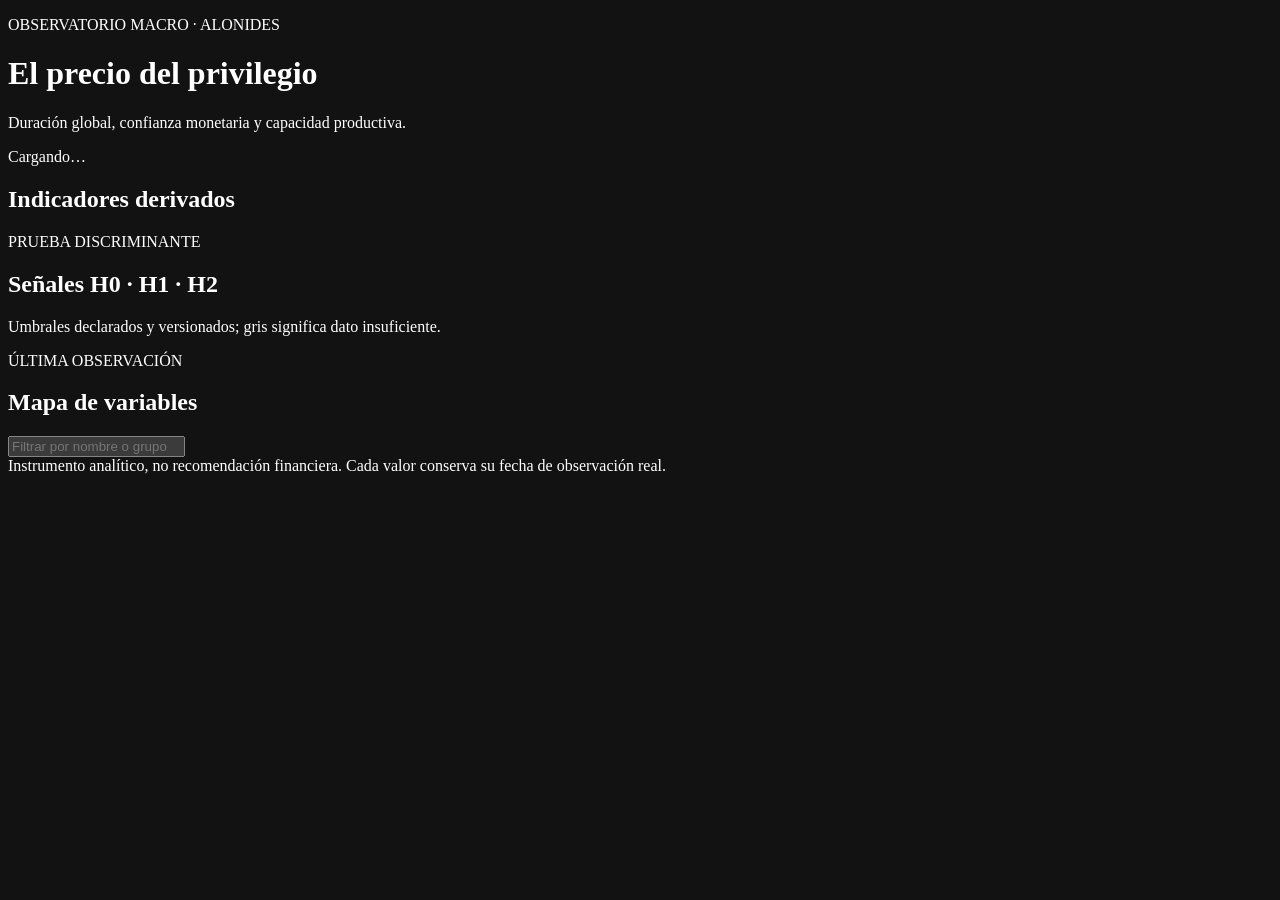
==== index.html @ cfca307e "build: add index.html" ====
<!doctype html>
<html lang="es">
<head>
  <meta charset="utf-8">
  <meta name="viewport" content="width=device-width, initial-scale=1">
  <meta name="color-scheme" content="dark">
  <title>Observatorio Macro</title>
  <link rel="stylesheet" href="web/styles.css">
</head>
<body>
  <header class="topbar">
    <div>
      <p class="eyebrow">OBSERVATORIO MACRO · ALONIDES</p>
      <h1>El precio del privilegio</h1>
      <p class="subtitle">Duración global, confianza monetaria y capacidad productiva.</p>
    </div>
    <div id="health" class="health">Cargando…</div>
  </header>

  <main>
    <section class="hero-grid">
      <article id="regime" class="regime-card"></article>
      <article class="card">
        <h2>Indicadores derivados</h2>
        <div id="derived" class="metric-grid"></div>
      </article>
    </section>

    <section class="card">
      <div class="section-head">
        <div><p class="eyebrow">PRUEBA DISCRIMINANTE</p><h2>Señales H0 · H1 · H2</h2></div>
        <p>Umbrales declarados y versionados; gris significa dato insuficiente.</p>
      </div>
      <div id="signals" class="signals"></div>
    </section>

    <section class="card">
      <div class="section-head">
        <div><p class="eyebrow">ÚLTIMA OBSERVACIÓN</p><h2>Mapa de variables</h2></div>
        <input id="filter" type="search" placeholder="Filtrar por nombre o grupo">
      </div>
      <div id="groups"></div>
    </section>
  </main>

  <footer>
    Instrumento analítico, no recomendación financiera. Cada valor conserva su fecha de observación real.
  </footer>
  <script src="web/app.js"></script>
</body>
</html>
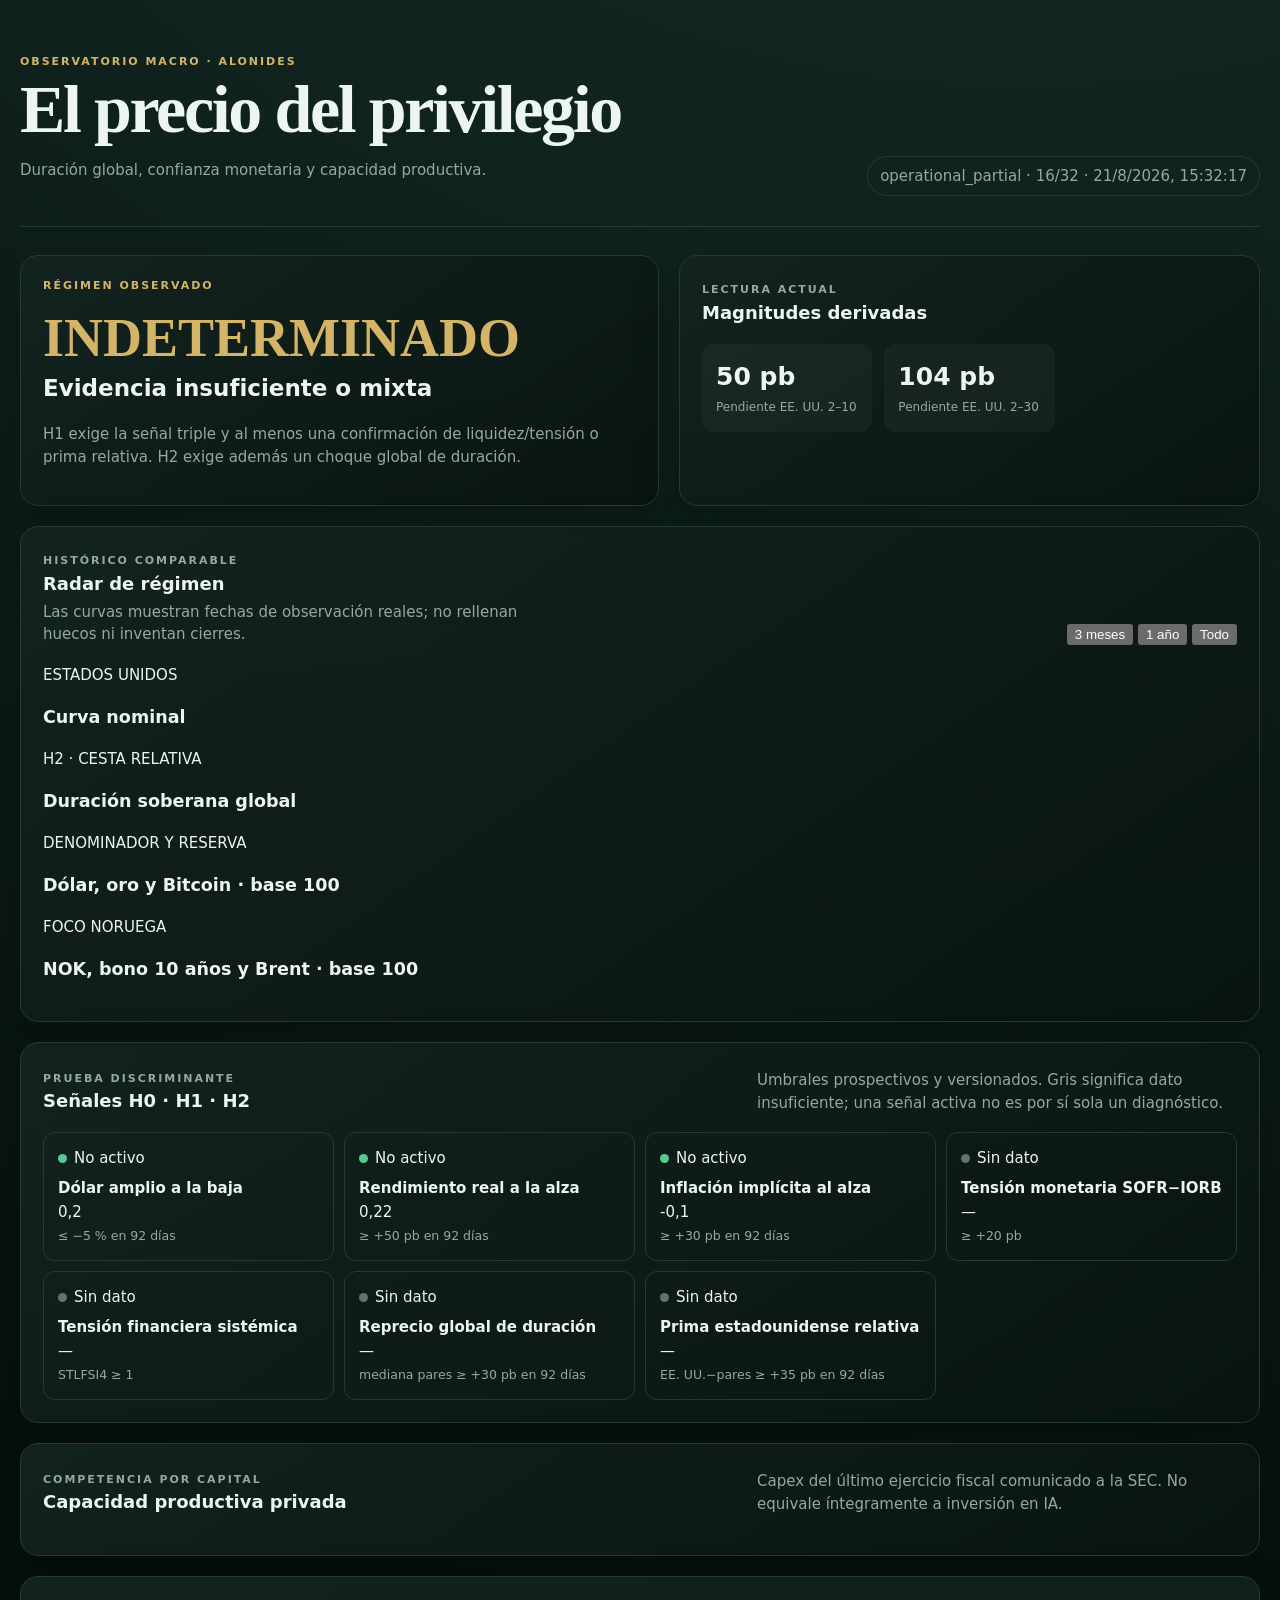
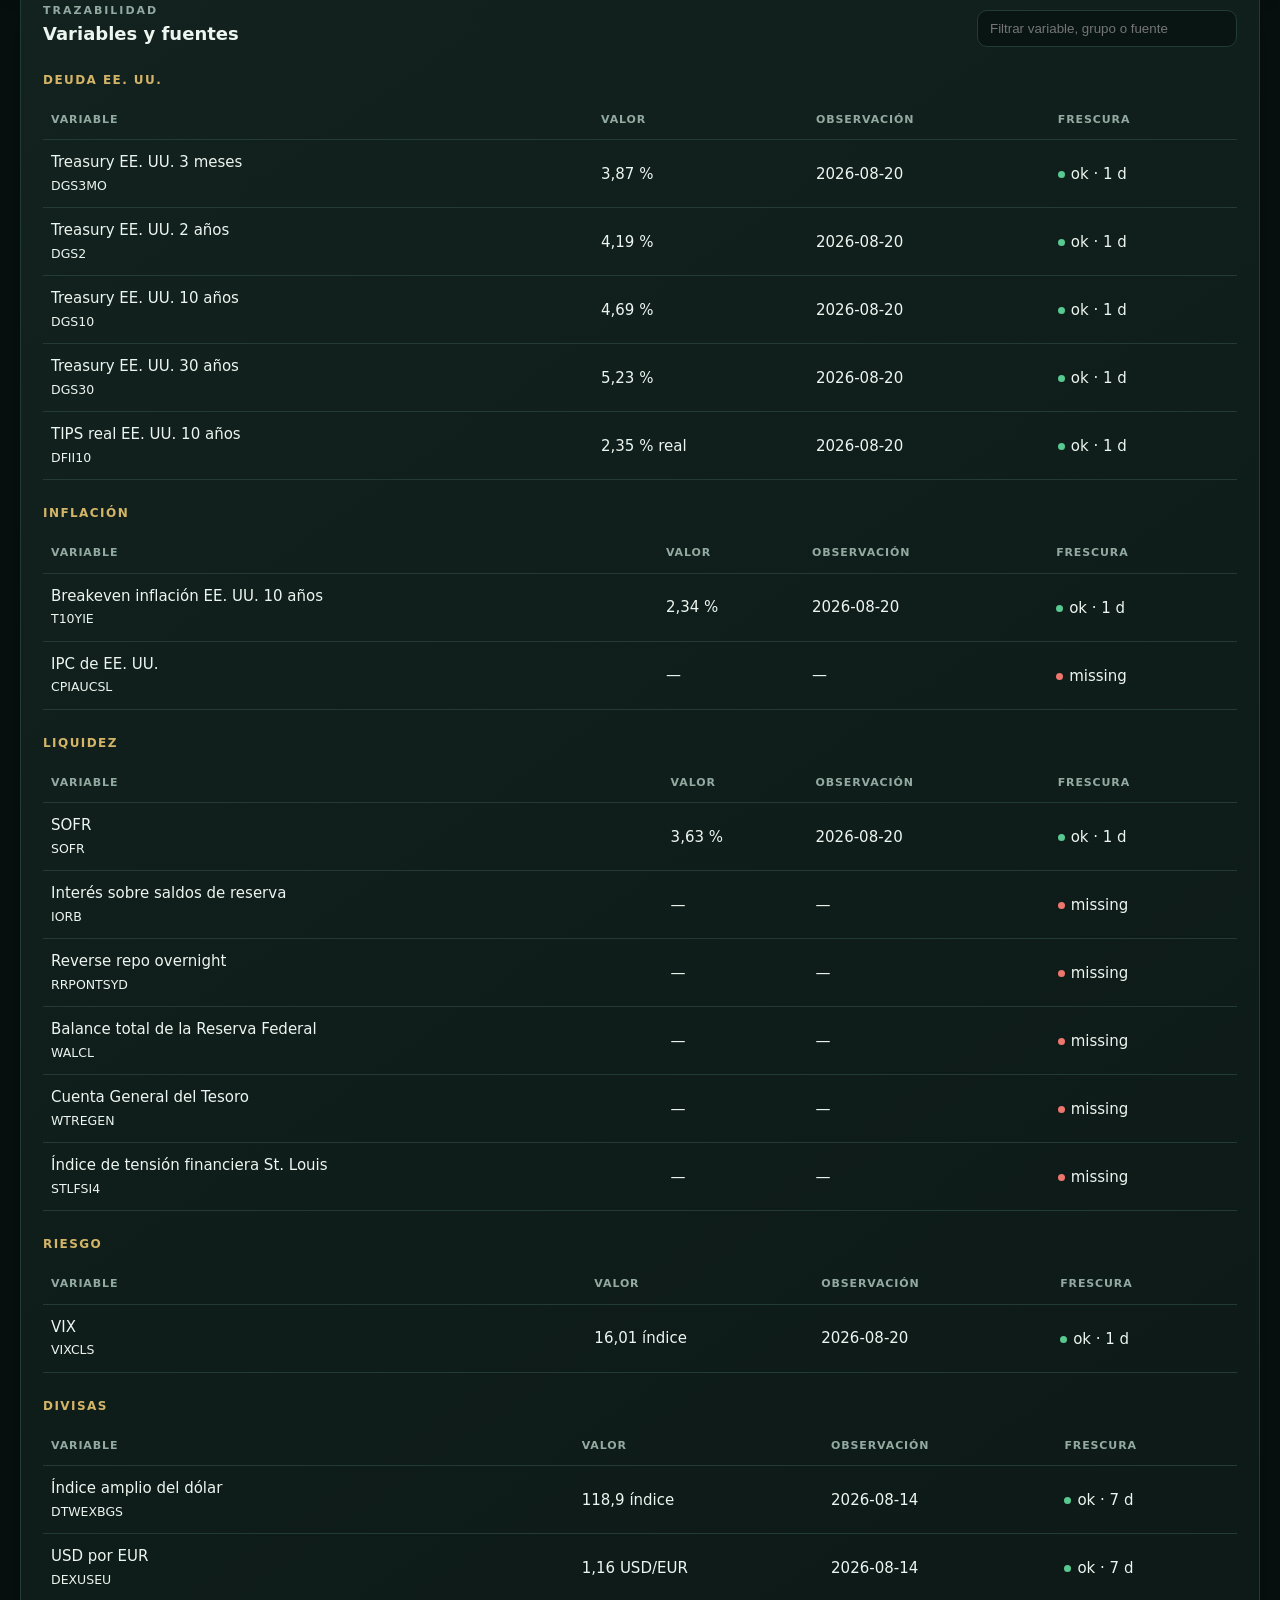
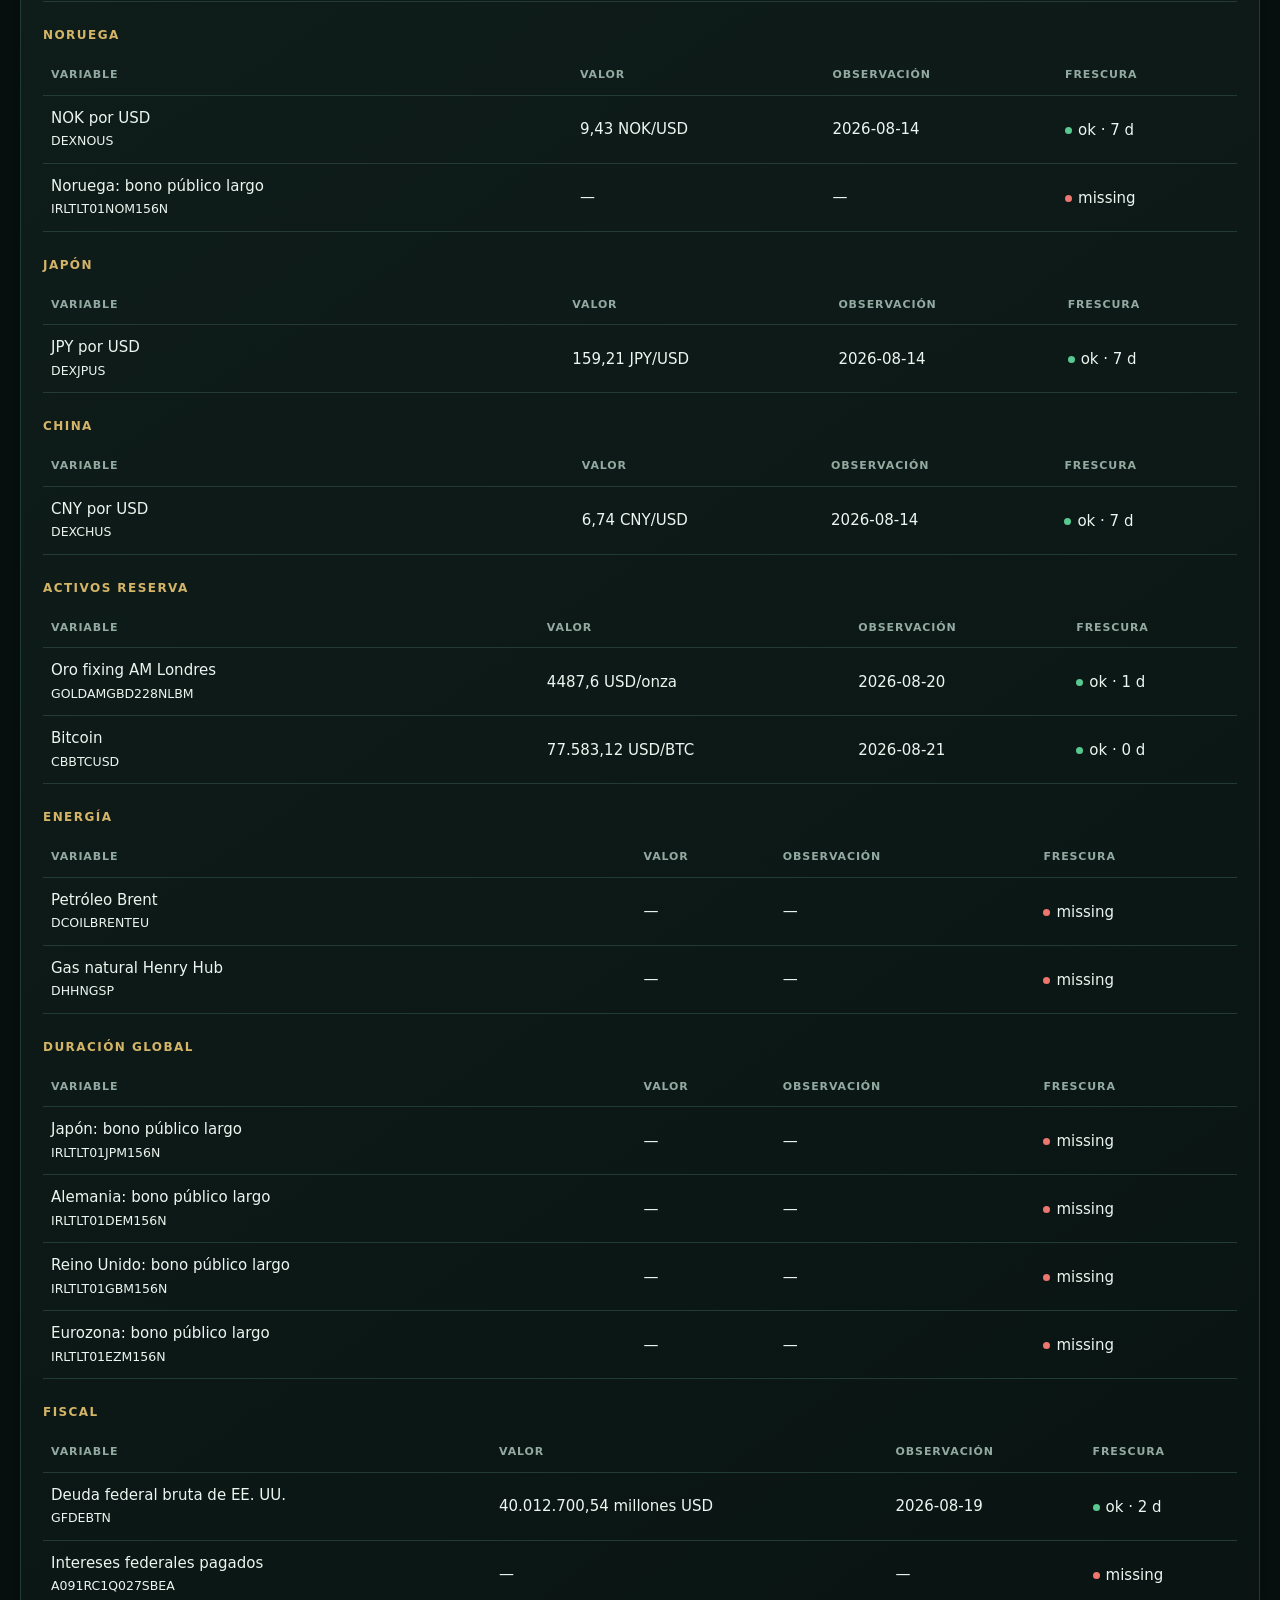
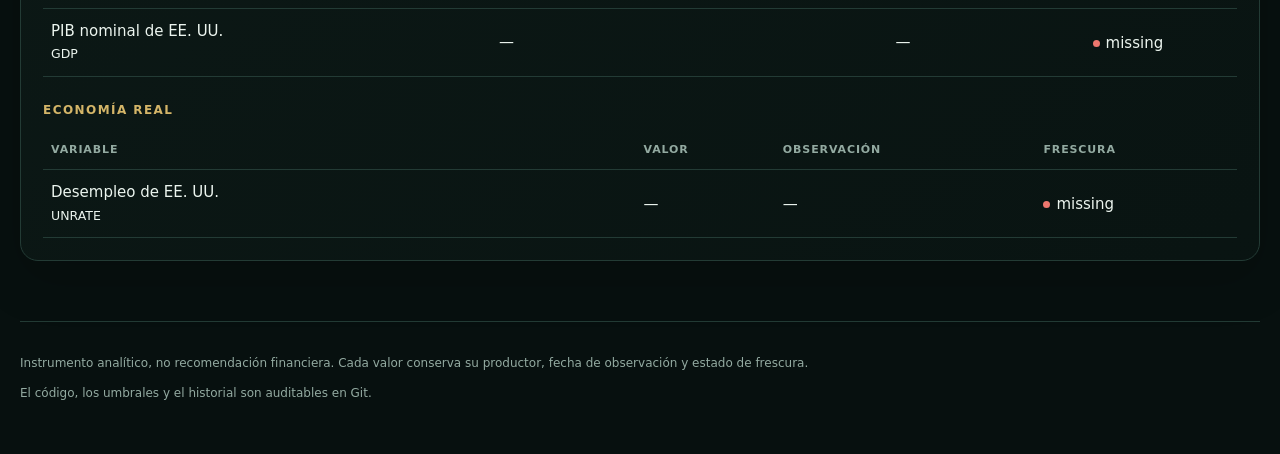
==== commit b10a5b3a: "feat: actualizar index.html" ====
--- a/index.html
+++ b/index.html
@@ -4,49 +4,98 @@
   <meta charset="utf-8">
   <meta name="viewport" content="width=device-width, initial-scale=1">
   <meta name="color-scheme" content="dark">
-  <title>Observatorio Macro</title>
+  <meta name="theme-color" content="#07100f">
+  <title>El precio del privilegio · Observatorio macro</title>
   <link rel="stylesheet" href="web/styles.css">
 </head>
 <body>
-  <header class="topbar">
+  <header class="topbar shell">
     <div>
       <p class="eyebrow">OBSERVATORIO MACRO · ALONIDES</p>
       <h1>El precio del privilegio</h1>
       <p class="subtitle">Duración global, confianza monetaria y capacidad productiva.</p>
     </div>
-    <div id="health" class="health">Cargando…</div>
+    <div id="health" class="health" aria-live="polite">Cargando datos…</div>
   </header>
 
-  <main>
+  <main class="shell">
     <section class="hero-grid">
-      <article id="regime" class="regime-card"></article>
+      <article id="regime" class="card regime-card skeleton"></article>
       <article class="card">
-        <h2>Indicadores derivados</h2>
+        <div class="section-head compact">
+          <div><p class="eyebrow">LECTURA ACTUAL</p><h2>Magnitudes derivadas</h2></div>
+        </div>
         <div id="derived" class="metric-grid"></div>
+        <div id="coverage" class="coverage"></div>
       </article>
+    </section>
+
+    <section class="card charts-section">
+      <div class="section-head">
+        <div>
+          <p class="eyebrow">HISTÓRICO COMPARABLE</p>
+          <h2>Radar de régimen</h2>
+          <p>Las curvas muestran fechas de observación reales; no rellenan huecos ni inventan cierres.</p>
+        </div>
+        <div class="range-picker" aria-label="Ventana temporal">
+          <button type="button" data-range="92">3 meses</button>
+          <button type="button" data-range="365" class="selected">1 año</button>
+          <button type="button" data-range="all">Todo</button>
+        </div>
+      </div>
+      <div class="chart-grid">
+        <article class="chart-card">
+          <div><p class="chart-kicker">ESTADOS UNIDOS</p><h3>Curva nominal</h3></div>
+          <div id="chart-us" class="chart" role="img" aria-label="Evolución de los Treasury a 2, 10 y 30 años"></div>
+        </article>
+        <article class="chart-card">
+          <div><p class="chart-kicker">H2 · CESTA RELATIVA</p><h3>Duración soberana global</h3></div>
+          <div id="chart-global" class="chart" role="img" aria-label="Evolución de rendimientos soberanos a 10 años"></div>
+        </article>
+        <article class="chart-card">
+          <div><p class="chart-kicker">DENOMINADOR Y RESERVA</p><h3>Dólar, oro y Bitcoin · base 100</h3></div>
+          <div id="chart-reserve" class="chart" role="img" aria-label="Índices normalizados de dólar, oro y Bitcoin"></div>
+        </article>
+        <article class="chart-card norway-card">
+          <div><p class="chart-kicker">FOCO NORUEGA</p><h3>NOK, bono 10 años y Brent · base 100</h3></div>
+          <div id="chart-norway" class="chart" role="img" aria-label="Índices normalizados de corona noruega, bono y petróleo Brent"></div>
+        </article>
+      </div>
     </section>
 
     <section class="card">
       <div class="section-head">
         <div><p class="eyebrow">PRUEBA DISCRIMINANTE</p><h2>Señales H0 · H1 · H2</h2></div>
-        <p>Umbrales declarados y versionados; gris significa dato insuficiente.</p>
+        <p>Umbrales prospectivos y versionados. Gris significa dato insuficiente; una señal activa no es por sí sola un diagnóstico.</p>
       </div>
       <div id="signals" class="signals"></div>
     </section>
 
+    <section class="card productive-card">
+      <div class="section-head">
+        <div>
+          <p class="eyebrow">COMPETENCIA POR CAPITAL</p>
+          <h2>Capacidad productiva privada</h2>
+        </div>
+        <p>Capex del último ejercicio fiscal comunicado a la SEC. No equivale íntegramente a inversión en IA.</p>
+      </div>
+      <div id="capex" class="bar-chart"></div>
+    </section>
+
     <section class="card">
-      <div class="section-head">
-        <div><p class="eyebrow">ÚLTIMA OBSERVACIÓN</p><h2>Mapa de variables</h2></div>
-        <input id="filter" type="search" placeholder="Filtrar por nombre o grupo">
+      <div class="section-head data-head">
+        <div><p class="eyebrow">TRAZABILIDAD</p><h2>Variables y fuentes</h2></div>
+        <input id="filter" type="search" placeholder="Filtrar variable, grupo o fuente" autocomplete="off">
       </div>
+      <div id="errors"></div>
       <div id="groups"></div>
     </section>
   </main>
 
-  <footer>
-    Instrumento analítico, no recomendación financiera. Cada valor conserva su fecha de observación real.
+  <footer class="shell">
+    <p>Instrumento analítico, no recomendación financiera. Cada valor conserva su productor, fecha de observación y estado de frescura.</p>
+    <p>El código, los umbrales y el historial son auditables en Git.</p>
   </footer>
   <script src="web/app.js"></script>
 </body>
 </html>
-
--- a/web/styles.css
+++ b/web/styles.css
@@ -0,0 +1,57 @@
+:root {
+  --bg: #07100f;
+  --panel: #0e1a18;
+  --panel-2: #13231f;
+  --ink: #ecf5ef;
+  --muted: #93aaa1;
+  --line: #233b35;
+  --accent: #d4b568;
+  --green: #58c990;
+  --amber: #e1aa55;
+  --red: #ed776e;
+  --blue: #76a9e5;
+}
+* { box-sizing: border-box; }
+body { margin: 0; background: radial-gradient(circle at 80% -20%, #18352d 0, var(--bg) 42%); color: var(--ink); font: 15px/1.5 Inter, ui-sans-serif, system-ui, sans-serif; }
+.topbar, main, footer { width: min(1240px, calc(100% - 32px)); margin-inline: auto; }
+.topbar { display: flex; justify-content: space-between; gap: 24px; align-items: end; padding: 54px 0 30px; border-bottom: 1px solid var(--line); }
+h1 { font: 600 clamp(34px, 6vw, 68px)/1.02 Georgia, serif; margin: 4px 0 10px; letter-spacing: -.035em; }
+h2 { margin: 0; font-size: 18px; }
+.eyebrow { color: var(--accent); font-size: 11px; letter-spacing: .18em; font-weight: 800; margin: 0; }
+.subtitle, .section-head p, footer { color: var(--muted); }
+.health { padding: 8px 12px; border: 1px solid var(--line); border-radius: 99px; color: var(--muted); white-space: nowrap; }
+main { padding: 28px 0 60px; display: grid; gap: 20px; }
+.hero-grid { display: grid; grid-template-columns: 1.1fr 1fr; gap: 20px; }
+.card, .regime-card { background: linear-gradient(145deg, rgba(19,35,31,.94), rgba(9,20,18,.96)); border: 1px solid var(--line); border-radius: 18px; padding: 22px; box-shadow: 0 18px 50px rgba(0,0,0,.18); }
+.regime-code { font: 700 54px/1 Georgia, serif; color: var(--accent); margin: 16px 0 6px; }
+.regime-card h2 { font-size: 23px; max-width: 620px; }
+.method { margin-top: 18px; color: var(--muted); }
+.metric-grid { display: grid; grid-template-columns: repeat(3, 1fr); gap: 12px; margin-top: 18px; }
+.metric { background: rgba(255,255,255,.035); padding: 14px; border-radius: 12px; }
+.metric strong { display: block; font-size: 25px; }
+.metric span { color: var(--muted); font-size: 12px; }
+.section-head { display: flex; justify-content: space-between; align-items: end; gap: 18px; margin-bottom: 18px; }
+.section-head p { max-width: 480px; margin: 4px 0 0; }
+.signals { display: grid; grid-template-columns: repeat(4, 1fr); gap: 10px; }
+.signal { padding: 14px; border: 1px solid var(--line); border-radius: 12px; }
+.signal .dot { width: 9px; height: 9px; border-radius: 50%; display: inline-block; margin-right: 7px; background: #64716c; }
+.signal.active .dot { background: var(--red); box-shadow: 0 0 12px var(--red); }
+.signal.inactive .dot { background: var(--green); }
+.signal strong { display: block; margin: 7px 0 2px; }
+.signal small { color: var(--muted); }
+input { background: #091512; color: var(--ink); border: 1px solid var(--line); border-radius: 10px; padding: 10px 12px; min-width: 260px; }
+.group { margin-top: 24px; }
+.group h3 { font-size: 12px; letter-spacing: .12em; color: var(--accent); text-transform: uppercase; }
+.table-wrap { overflow-x: auto; }
+table { width: 100%; border-collapse: collapse; }
+th, td { text-align: left; padding: 11px 8px; border-bottom: 1px solid var(--line); white-space: nowrap; }
+th { color: var(--muted); font-size: 11px; text-transform: uppercase; letter-spacing: .08em; }
+td:first-child { white-space: normal; min-width: 260px; }
+.quality { display: inline-flex; align-items: center; gap: 6px; }
+.quality::before { content: ''; width: 7px; height: 7px; border-radius: 50%; background: var(--green); }
+.quality.warning::before { background: var(--amber); }
+.quality.stale::before, .quality.missing::before { background: var(--red); }
+footer { border-top: 1px solid var(--line); padding: 20px 0 40px; font-size: 12px; }
+@media (max-width: 850px) { .hero-grid { grid-template-columns: 1fr; } .signals { grid-template-columns: repeat(2, 1fr); } .metric-grid { grid-template-columns: 1fr 1fr; } }
+@media (max-width: 560px) { .topbar, .section-head { align-items: flex-start; flex-direction: column; } .signals, .metric-grid { grid-template-columns: 1fr; } input { min-width: 100%; width: 100%; } }
+
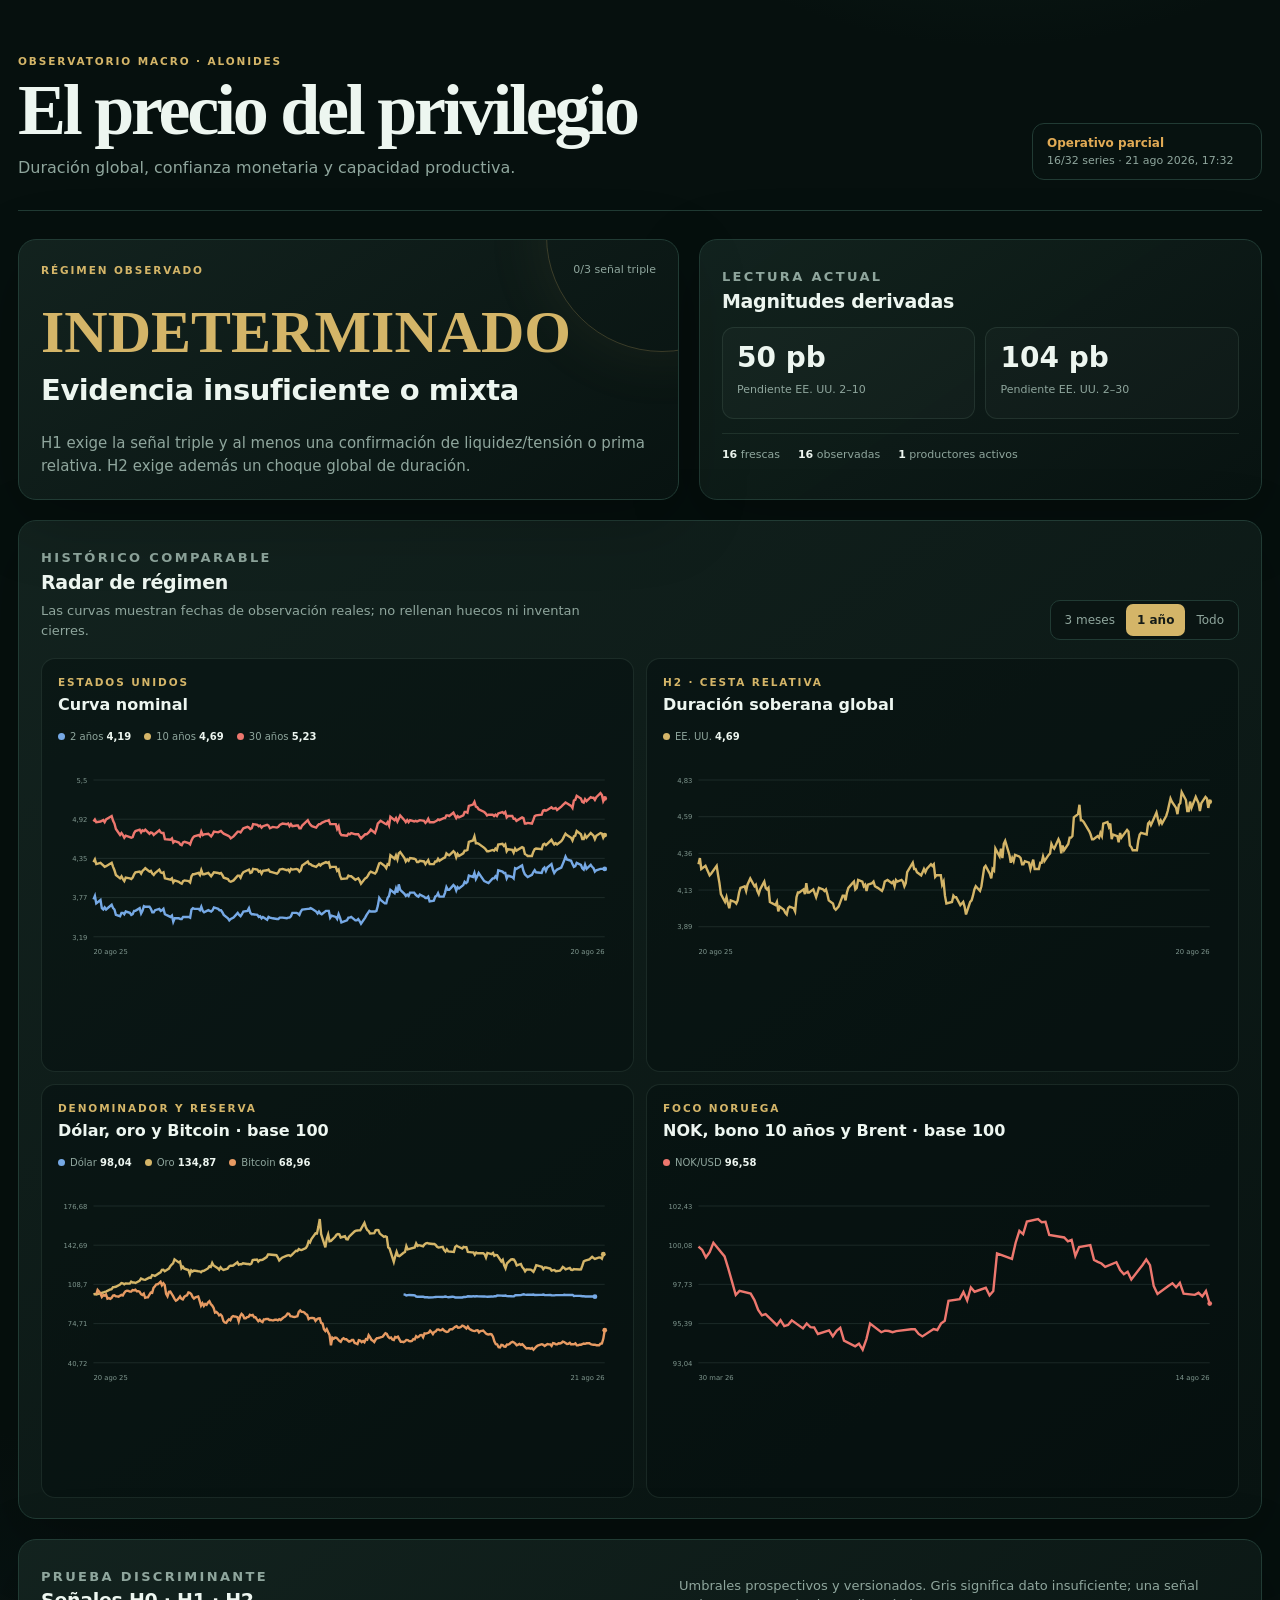
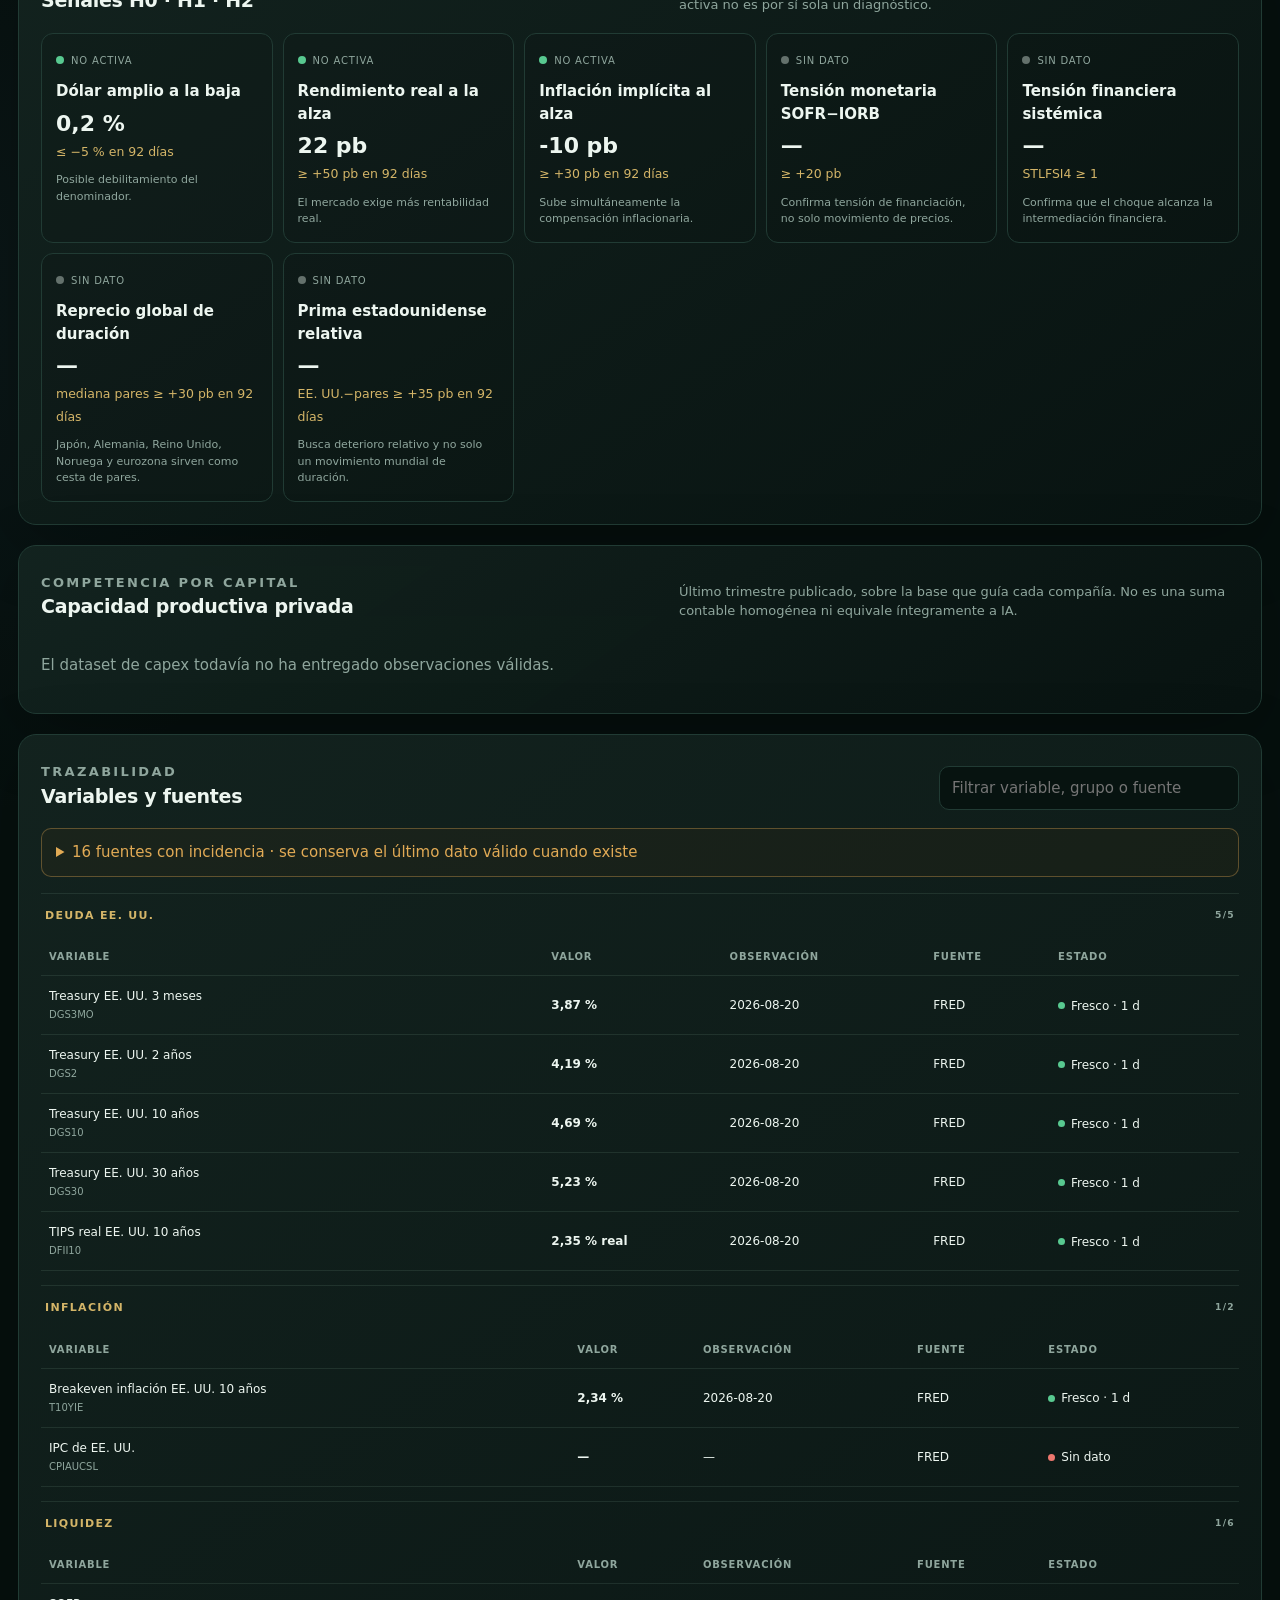
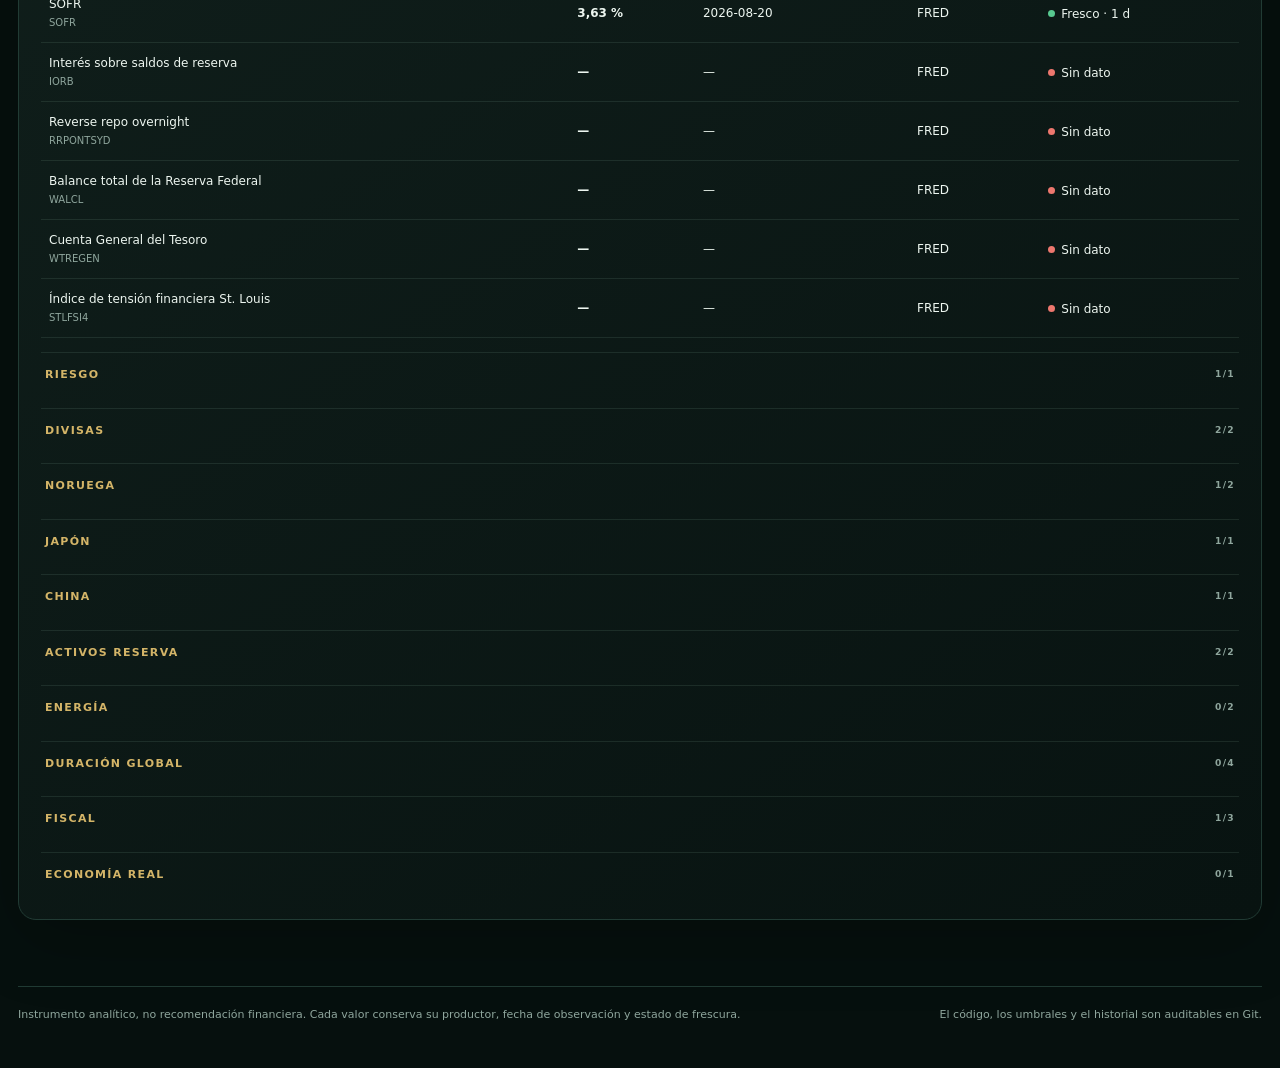
==== commit 1801721b: "fix: hacer robusto el bloque de capex en index.html" ====
--- a/index.html
+++ b/index.html
@@ -77,7 +77,7 @@
           <p class="eyebrow">COMPETENCIA POR CAPITAL</p>
           <h2>Capacidad productiva privada</h2>
         </div>
-        <p>Capex del último ejercicio fiscal comunicado a la SEC. No equivale íntegramente a inversión en IA.</p>
+        <p>Último trimestre publicado, sobre la base que guía cada compañía. No es una suma contable homogénea ni equivale íntegramente a IA.</p>
       </div>
       <div id="capex" class="bar-chart"></div>
     </section>
--- a/web/styles.css
+++ b/web/styles.css
@@ -1,57 +1,213 @@
 :root {
-  --bg: #07100f;
-  --panel: #0e1a18;
-  --panel-2: #13231f;
-  --ink: #ecf5ef;
-  --muted: #93aaa1;
-  --line: #233b35;
+  --bg: #06100e;
+  --panel: #0d1917;
+  --panel-2: #12241f;
+  --panel-3: #0a1513;
+  --ink: #edf6f0;
+  --muted: #8fa69d;
+  --line: #213b34;
+  --line-soft: rgba(134, 174, 159, .14);
   --accent: #d4b568;
   --green: #58c990;
   --amber: #e1aa55;
   --red: #ed776e;
   --blue: #76a9e5;
-}
+  --shadow: 0 20px 70px rgba(0, 0, 0, .24);
+}
+
 * { box-sizing: border-box; }
-body { margin: 0; background: radial-gradient(circle at 80% -20%, #18352d 0, var(--bg) 42%); color: var(--ink); font: 15px/1.5 Inter, ui-sans-serif, system-ui, sans-serif; }
-.topbar, main, footer { width: min(1240px, calc(100% - 32px)); margin-inline: auto; }
-.topbar { display: flex; justify-content: space-between; gap: 24px; align-items: end; padding: 54px 0 30px; border-bottom: 1px solid var(--line); }
-h1 { font: 600 clamp(34px, 6vw, 68px)/1.02 Georgia, serif; margin: 4px 0 10px; letter-spacing: -.035em; }
-h2 { margin: 0; font-size: 18px; }
-.eyebrow { color: var(--accent); font-size: 11px; letter-spacing: .18em; font-weight: 800; margin: 0; }
-.subtitle, .section-head p, footer { color: var(--muted); }
-.health { padding: 8px 12px; border: 1px solid var(--line); border-radius: 99px; color: var(--muted); white-space: nowrap; }
-main { padding: 28px 0 60px; display: grid; gap: 20px; }
-.hero-grid { display: grid; grid-template-columns: 1.1fr 1fr; gap: 20px; }
-.card, .regime-card { background: linear-gradient(145deg, rgba(19,35,31,.94), rgba(9,20,18,.96)); border: 1px solid var(--line); border-radius: 18px; padding: 22px; box-shadow: 0 18px 50px rgba(0,0,0,.18); }
-.regime-code { font: 700 54px/1 Georgia, serif; color: var(--accent); margin: 16px 0 6px; }
-.regime-card h2 { font-size: 23px; max-width: 620px; }
-.method { margin-top: 18px; color: var(--muted); }
-.metric-grid { display: grid; grid-template-columns: repeat(3, 1fr); gap: 12px; margin-top: 18px; }
-.metric { background: rgba(255,255,255,.035); padding: 14px; border-radius: 12px; }
-.metric strong { display: block; font-size: 25px; }
-.metric span { color: var(--muted); font-size: 12px; }
-.section-head { display: flex; justify-content: space-between; align-items: end; gap: 18px; margin-bottom: 18px; }
-.section-head p { max-width: 480px; margin: 4px 0 0; }
-.signals { display: grid; grid-template-columns: repeat(4, 1fr); gap: 10px; }
-.signal { padding: 14px; border: 1px solid var(--line); border-radius: 12px; }
-.signal .dot { width: 9px; height: 9px; border-radius: 50%; display: inline-block; margin-right: 7px; background: #64716c; }
+html { scroll-behavior: smooth; }
+body {
+  margin: 0;
+  color: var(--ink);
+  background:
+    radial-gradient(circle at 78% -12%, rgba(44, 91, 75, .42), transparent 35rem),
+    radial-gradient(circle at -10% 45%, rgba(43, 72, 93, .14), transparent 32rem),
+    var(--bg);
+  font: 15px/1.5 Inter, ui-sans-serif, system-ui, -apple-system, BlinkMacSystemFont, "Segoe UI", sans-serif;
+}
+
+a { color: #a6c9ba; text-decoration: none; }
+a:hover { color: var(--ink); text-decoration: underline; }
+button, input { font: inherit; }
+.shell { width: min(1320px, calc(100% - 36px)); margin-inline: auto; }
+
+.topbar {
+  display: flex;
+  justify-content: space-between;
+  gap: 28px;
+  align-items: end;
+  padding: 54px 0 30px;
+  border-bottom: 1px solid var(--line);
+}
+
+h1 {
+  margin: 4px 0 10px;
+  font: 600 clamp(38px, 6vw, 72px)/1.01 Georgia, "Times New Roman", serif;
+  letter-spacing: -.045em;
+}
+h2 { margin: 0; font-size: 19px; letter-spacing: -.015em; }
+h3 { margin: 2px 0 0; font-size: 16px; }
+.eyebrow, .chart-kicker {
+  margin: 0;
+  color: var(--accent);
+  font-size: 10.5px;
+  font-weight: 800;
+  letter-spacing: .18em;
+}
+.subtitle, .section-head p, footer, .empty { color: var(--muted); }
+.subtitle { margin: 0; font-size: 16px; }
+
+.health {
+  display: grid;
+  gap: 1px;
+  min-width: 230px;
+  padding: 10px 14px;
+  border: 1px solid var(--line);
+  border-radius: 12px;
+  background: rgba(8, 20, 17, .72);
+}
+.health strong { font-size: 12px; color: var(--green); }
+.health span { color: var(--muted); font-size: 11px; white-space: nowrap; }
+.health.status-operational_partial strong { color: var(--amber); }
+.health.status-failed strong { color: var(--red); }
+
+main { padding: 28px 0 66px; display: grid; gap: 20px; }
+.card {
+  padding: 22px;
+  border: 1px solid var(--line);
+  border-radius: 18px;
+  background: linear-gradient(145deg, rgba(19, 35, 31, .96), rgba(8, 19, 17, .98));
+  box-shadow: var(--shadow);
+}
+.hero-grid { display: grid; grid-template-columns: 1.08fr .92fr; gap: 20px; }
+.regime-card { position: relative; overflow: hidden; min-height: 260px; }
+.regime-card::after {
+  content: "";
+  position: absolute;
+  width: 230px;
+  height: 230px;
+  right: -100px;
+  top: -120px;
+  border: 1px solid rgba(212, 181, 104, .24);
+  border-radius: 50%;
+  box-shadow: 0 0 70px rgba(212, 181, 104, .08);
+}
+.regime-top { display: flex; align-items: center; justify-content: space-between; gap: 12px; }
+.regime-top span { color: var(--muted); font-size: 11px; }
+.regime-code { margin: 23px 0 7px; color: var(--accent); font: 700 60px/1 Georgia, serif; }
+.regime-card h2 { max-width: 650px; font-size: clamp(22px, 3vw, 29px); }
+.regime-card .method { max-width: 720px; margin: 20px 0 0; color: var(--muted); }
+.regime-h1 .regime-code, .regime-h2 .regime-code { color: var(--red); }
+
+.section-head { display: flex; justify-content: space-between; align-items: end; gap: 20px; margin-bottom: 18px; }
+.section-head.compact { margin-bottom: 12px; }
+.section-head p { max-width: 560px; margin: 5px 0 0; font-size: 13px; }
+.metric-grid { display: grid; grid-template-columns: repeat(2, minmax(0, 1fr)); gap: 10px; }
+.metric { min-height: 92px; padding: 14px; border: 1px solid var(--line-soft); border-radius: 12px; background: rgba(255, 255, 255, .025); }
+.metric strong { display: block; font-size: clamp(21px, 2.5vw, 28px); line-height: 1.15; }
+.metric span { display: block; margin-top: 7px; color: var(--muted); font-size: 11px; }
+.coverage { display: flex; flex-wrap: wrap; gap: 9px 18px; margin-top: 14px; padding-top: 13px; border-top: 1px solid var(--line-soft); color: var(--muted); font-size: 11px; }
+.coverage strong { color: var(--ink); }
+
+.charts-section { padding-bottom: 20px; }
+.range-picker { display: flex; padding: 3px; border: 1px solid var(--line); border-radius: 10px; background: var(--panel-3); }
+.range-picker button { padding: 7px 11px; border: 0; border-radius: 7px; color: var(--muted); background: transparent; cursor: pointer; font-size: 12px; }
+.range-picker button.selected { color: #151b17; background: var(--accent); font-weight: 700; }
+.chart-grid { display: grid; grid-template-columns: repeat(2, minmax(0, 1fr)); gap: 12px; }
+.chart-card { min-width: 0; padding: 16px; border: 1px solid var(--line-soft); border-radius: 14px; background: rgba(4, 14, 12, .42); }
+.chart { min-height: 330px; margin-top: 8px; }
+.chart svg { display: block; width: 100%; height: auto; overflow: visible; }
+.chart-legend { display: flex; flex-wrap: wrap; gap: 5px 13px; min-height: 40px; padding: 4px 0 8px; color: var(--muted); font-size: 10px; }
+.chart-legend span { white-space: nowrap; }
+.chart-legend i { display: inline-block; width: 7px; height: 7px; margin-right: 5px; border-radius: 50%; }
+.chart-legend strong { color: var(--ink); font-weight: 650; }
+.grid-line { stroke: rgba(142, 170, 160, .15); stroke-width: 1; vector-effect: non-scaling-stroke; }
+.axis-label { fill: #7f968e; font-size: 10px; }
+.chart-empty { display: grid; min-height: 280px; place-items: center; color: var(--muted); font-size: 12px; }
+
+.signals { display: grid; grid-template-columns: repeat(auto-fit, minmax(205px, 1fr)); gap: 10px; }
+.signal { min-height: 185px; padding: 14px; border: 1px solid var(--line); border-radius: 12px; background: rgba(0, 0, 0, .09); }
+.signal-state { color: var(--muted); font-size: 10px; text-transform: uppercase; letter-spacing: .08em; }
+.signal .dot { display: inline-block; width: 8px; height: 8px; margin-right: 7px; border-radius: 50%; background: #64716c; }
+.signal.active { border-color: rgba(237, 119, 110, .42); background: rgba(100, 23, 24, .12); }
 .signal.active .dot { background: var(--red); box-shadow: 0 0 12px var(--red); }
 .signal.inactive .dot { background: var(--green); }
-.signal strong { display: block; margin: 7px 0 2px; }
-.signal small { color: var(--muted); }
-input { background: #091512; color: var(--ink); border: 1px solid var(--line); border-radius: 10px; padding: 10px 12px; min-width: 260px; }
-.group { margin-top: 24px; }
-.group h3 { font-size: 12px; letter-spacing: .12em; color: var(--accent); text-transform: uppercase; }
-.table-wrap { overflow-x: auto; }
+.signal > strong { display: block; margin: 10px 0 4px; }
+.signal-value { font-size: 22px; font-weight: 700; }
+.signal small { color: var(--accent); }
+.signal p { margin: 10px 0 0; color: var(--muted); font-size: 11px; }
+
+.bar-chart { display: grid; gap: 14px; }
+.bar-row { display: grid; grid-template-columns: 180px minmax(100px, 1fr) 150px; align-items: center; gap: 14px; }
+.bar-label { display: flex; justify-content: space-between; gap: 8px; }
+.bar-label span, .bar-row small { color: var(--muted); font-size: 11px; }
+.bar-track { height: 10px; overflow: hidden; border-radius: 99px; background: rgba(255, 255, 255, .05); }
+.bar-track i { display: block; height: 100%; border-radius: inherit; background: linear-gradient(90deg, #7b9c8f, var(--accent)); }
+
+input {
+  min-width: 300px;
+  padding: 10px 12px;
+  border: 1px solid var(--line);
+  border-radius: 10px;
+  outline: none;
+  color: var(--ink);
+  background: #071310;
+}
+input:focus { border-color: #507265; box-shadow: 0 0 0 3px rgba(80, 114, 101, .15); }
+.error-box { margin-bottom: 16px; padding: 12px 14px; border: 1px solid rgba(225, 170, 85, .35); border-radius: 10px; color: var(--amber); background: rgba(96, 60, 12, .1); }
+.error-box summary { cursor: pointer; }
+.error-box ul { margin: 12px 0 0; padding-left: 18px; color: var(--muted); font-size: 11px; }
+.group { margin-top: 10px; border-top: 1px solid var(--line-soft); }
+.group > summary { display: flex; justify-content: space-between; padding: 14px 4px; cursor: pointer; list-style: none; color: var(--accent); font-size: 11px; font-weight: 800; letter-spacing: .12em; text-transform: uppercase; }
+.group > summary::-webkit-details-marker { display: none; }
+.group > summary small { color: var(--muted); font-weight: 600; }
+.table-wrap { overflow-x: auto; padding-bottom: 4px; }
 table { width: 100%; border-collapse: collapse; }
-th, td { text-align: left; padding: 11px 8px; border-bottom: 1px solid var(--line); white-space: nowrap; }
-th { color: var(--muted); font-size: 11px; text-transform: uppercase; letter-spacing: .08em; }
-td:first-child { white-space: normal; min-width: 260px; }
+th, td { padding: 11px 8px; border-bottom: 1px solid var(--line-soft); text-align: left; white-space: nowrap; }
+th { color: var(--muted); font-size: 10px; font-weight: 700; letter-spacing: .08em; text-transform: uppercase; }
+td { font-size: 12px; }
+td:first-child { min-width: 260px; white-space: normal; }
+td small { color: var(--muted); }
+td.numeric { font-variant-numeric: tabular-nums; font-weight: 650; }
 .quality { display: inline-flex; align-items: center; gap: 6px; }
-.quality::before { content: ''; width: 7px; height: 7px; border-radius: 50%; background: var(--green); }
+.quality::before { content: ""; width: 7px; height: 7px; border-radius: 50%; background: var(--green); }
 .quality.warning::before { background: var(--amber); }
 .quality.stale::before, .quality.missing::before { background: var(--red); }
-footer { border-top: 1px solid var(--line); padding: 20px 0 40px; font-size: 12px; }
-@media (max-width: 850px) { .hero-grid { grid-template-columns: 1fr; } .signals { grid-template-columns: repeat(2, 1fr); } .metric-grid { grid-template-columns: 1fr 1fr; } }
-@media (max-width: 560px) { .topbar, .section-head { align-items: flex-start; flex-direction: column; } .signals, .metric-grid { grid-template-columns: 1fr; } input { min-width: 100%; width: 100%; } }
-
+
+footer { display: flex; justify-content: space-between; gap: 24px; padding: 20px 0 44px; border-top: 1px solid var(--line); font-size: 11px; }
+footer p { margin: 0; }
+
+@media (max-width: 980px) {
+  .hero-grid, .chart-grid { grid-template-columns: 1fr; }
+  .chart { min-height: 280px; }
+}
+
+@media (max-width: 680px) {
+  .shell { width: min(100% - 24px, 1320px); }
+  .topbar { align-items: flex-start; flex-direction: column; padding-top: 34px; }
+  .health { width: 100%; }
+  main { padding-top: 16px; gap: 12px; }
+  .card { padding: 16px; border-radius: 15px; }
+  .section-head, .data-head { align-items: flex-start; flex-direction: column; }
+  .metric-grid { grid-template-columns: 1fr 1fr; }
+  .metric { min-height: 82px; }
+  .range-picker { width: 100%; }
+  .range-picker button { flex: 1; }
+  .chart-card { padding: 12px; }
+  .chart { min-height: 225px; }
+  .chart-legend { min-height: 52px; }
+  .signals { grid-template-columns: 1fr; }
+  .signal { min-height: auto; }
+  .bar-row { grid-template-columns: 1fr; gap: 6px; }
+  .bar-row small { display: none; }
+  input { width: 100%; min-width: 0; }
+  footer { flex-direction: column; gap: 6px; }
+}
+
+@media (max-width: 420px) {
+  .metric-grid { grid-template-columns: 1fr; }
+  .regime-code { font-size: 52px; }
+  .coverage { display: grid; grid-template-columns: repeat(3, 1fr); gap: 8px; }
+  .coverage span { display: grid; }
+}
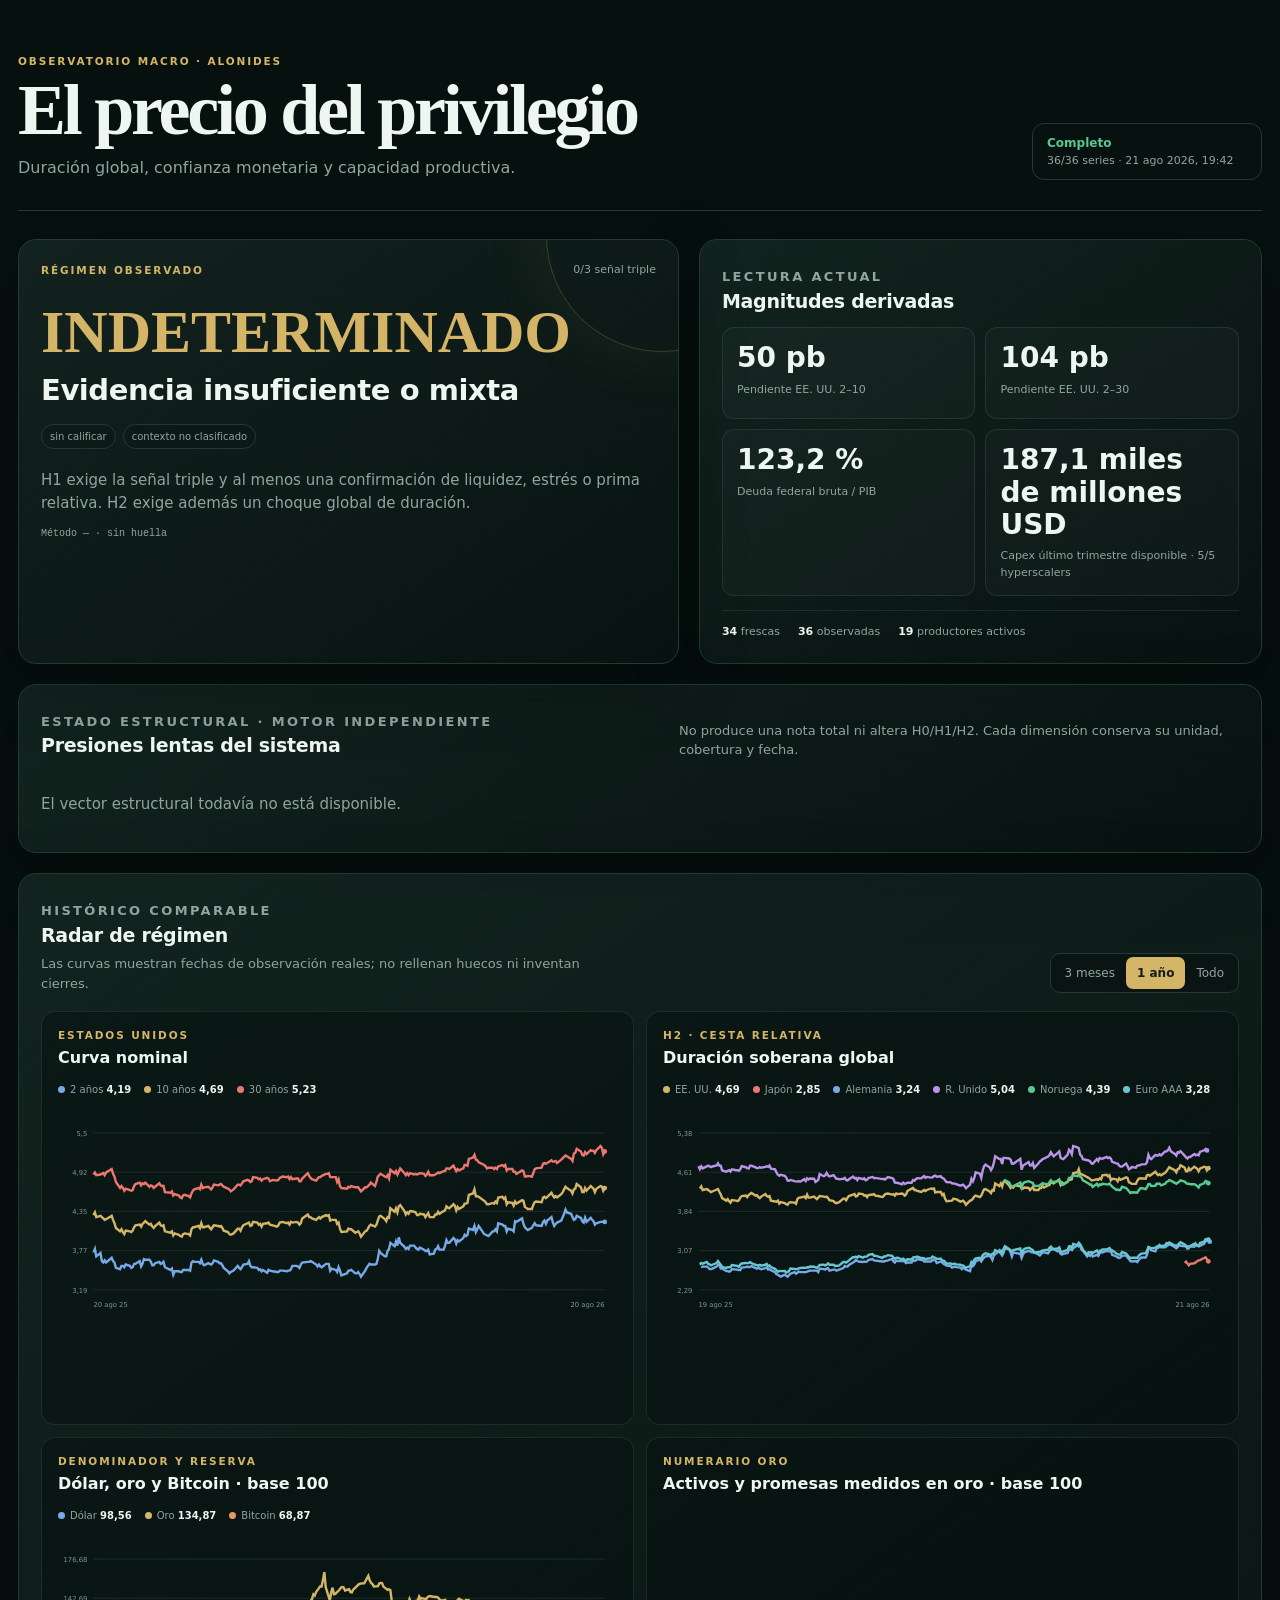
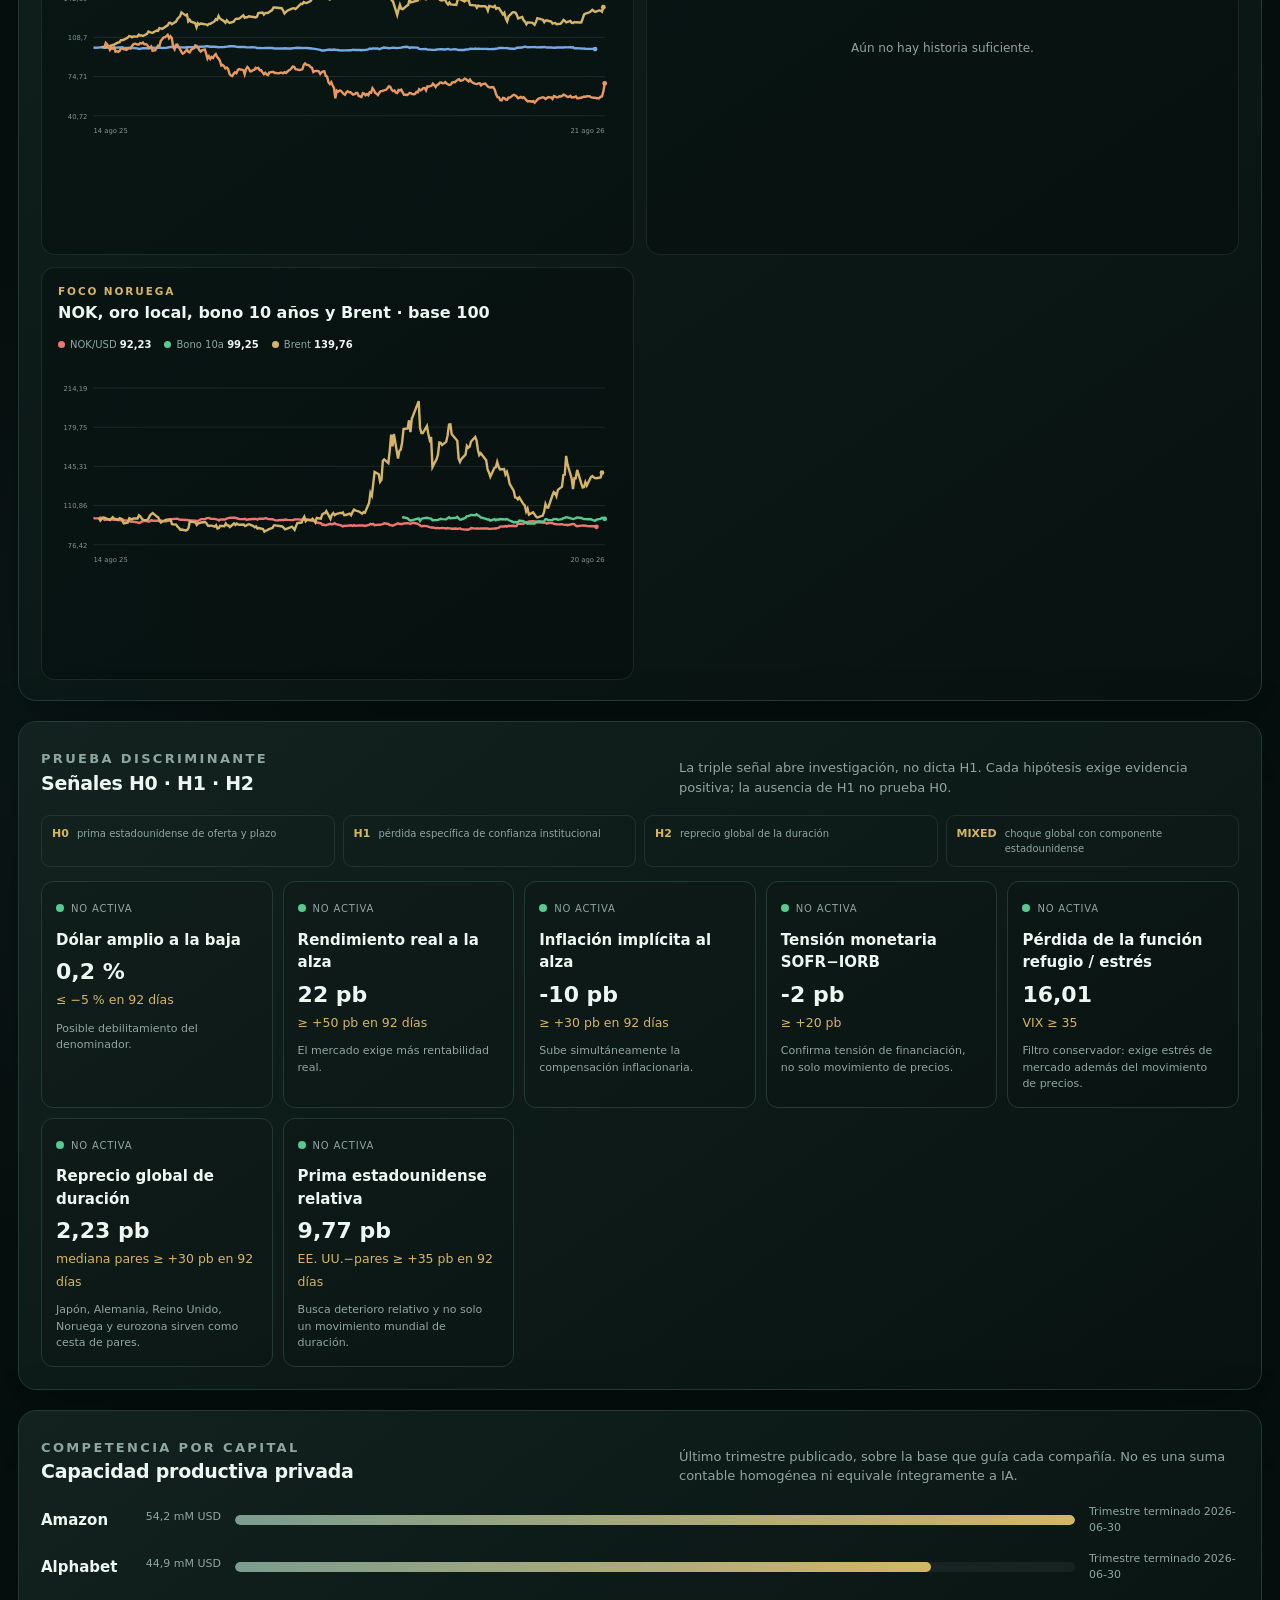
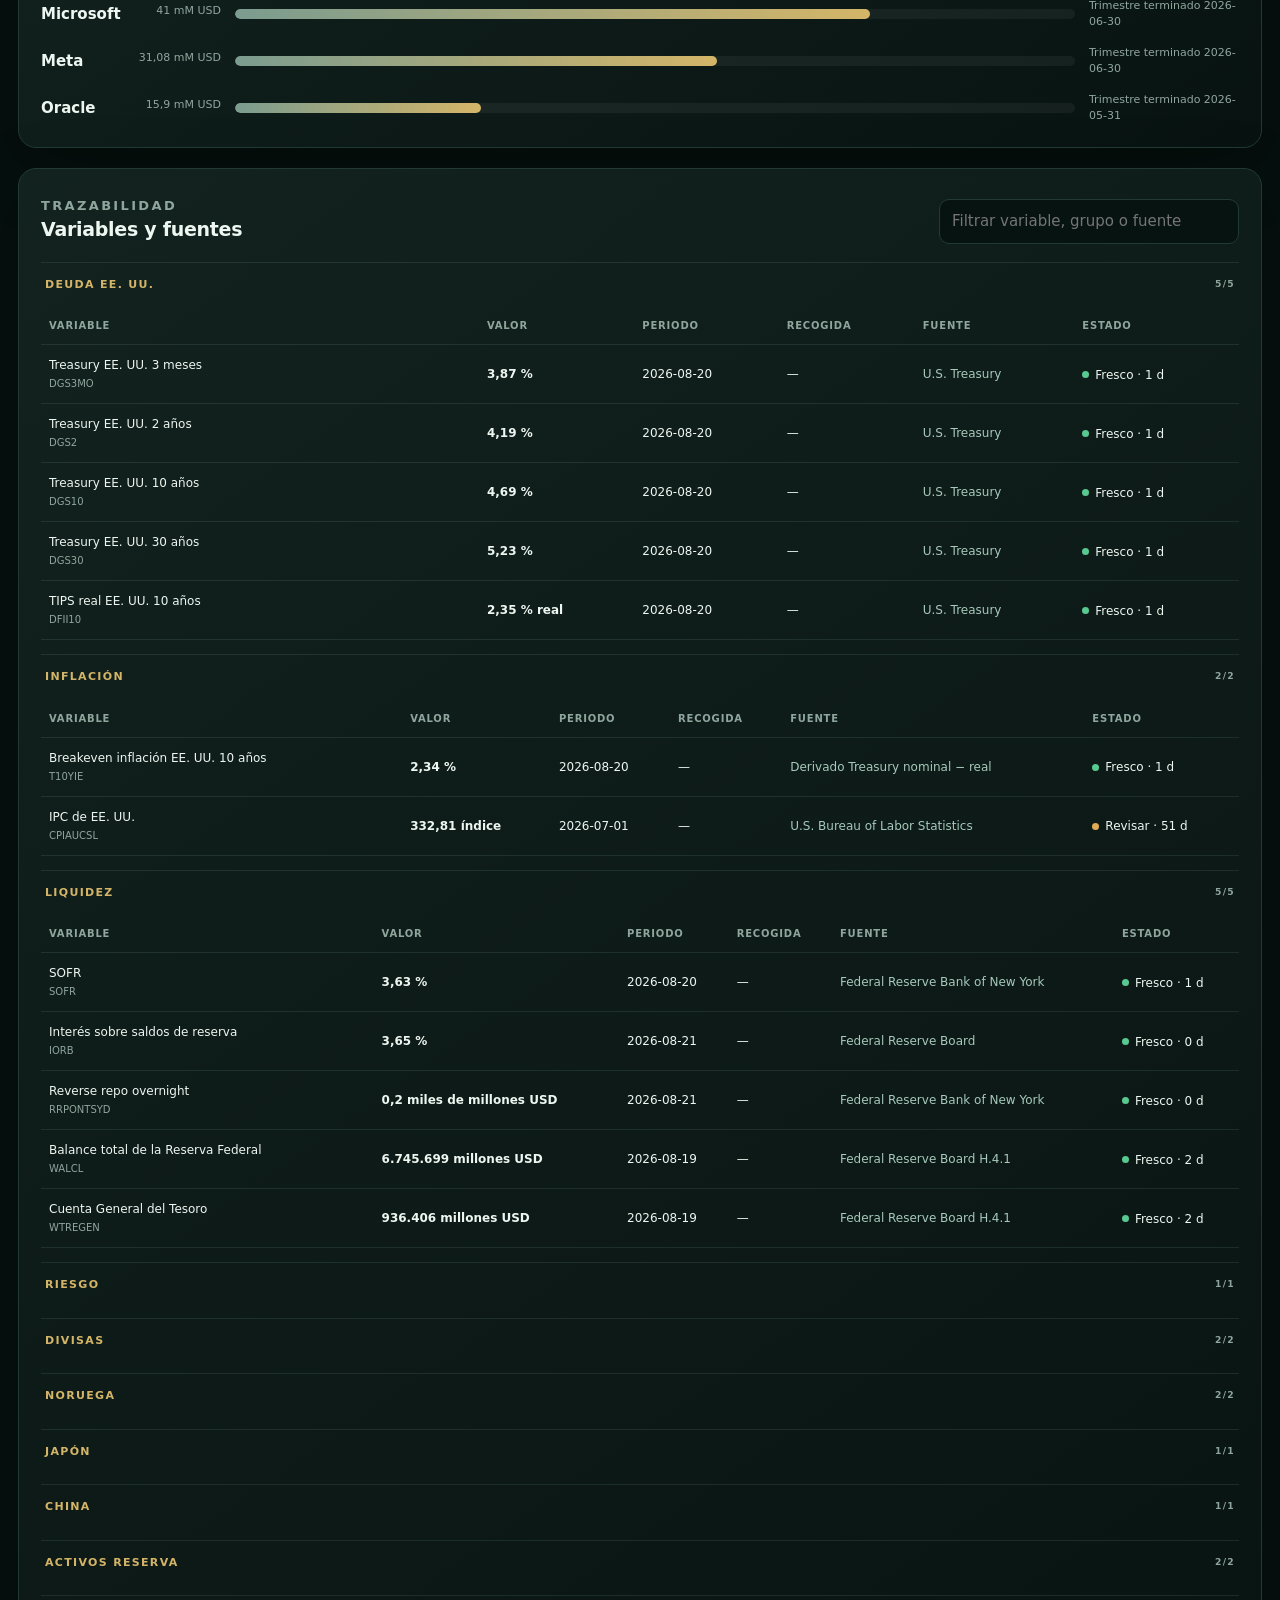
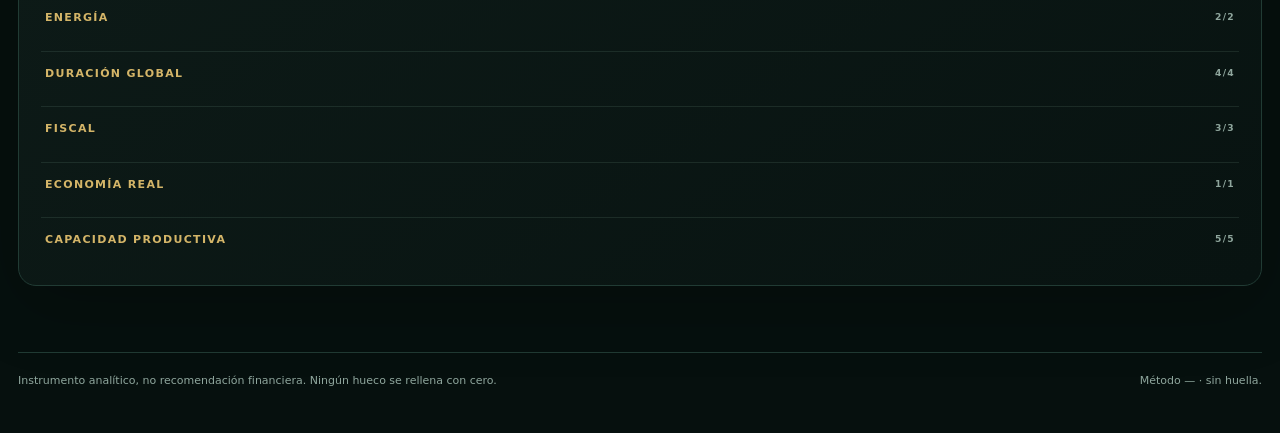
==== commit 0410197f: "feat: separar régimen, estado y numerario oro" ====
--- a/index.html
+++ b/index.html
@@ -30,6 +30,17 @@
       </article>
     </section>
 
+    <section class="card state-section">
+      <div class="section-head">
+        <div>
+          <p class="eyebrow">ESTADO ESTRUCTURAL · MOTOR INDEPENDIENTE</p>
+          <h2>Presiones lentas del sistema</h2>
+        </div>
+        <p>No produce una nota total ni altera H0/H1/H2. Cada dimensión conserva su unidad, cobertura y fecha.</p>
+      </div>
+      <div id="structural-state" class="state-grid"></div>
+    </section>
+
     <section class="card charts-section">
       <div class="section-head">
         <div>
@@ -56,9 +67,13 @@
           <div><p class="chart-kicker">DENOMINADOR Y RESERVA</p><h3>Dólar, oro y Bitcoin · base 100</h3></div>
           <div id="chart-reserve" class="chart" role="img" aria-label="Índices normalizados de dólar, oro y Bitcoin"></div>
         </article>
+        <article class="chart-card">
+          <div><p class="chart-kicker">NUMERARIO ORO</p><h3>Activos y promesas medidos en oro · base 100</h3></div>
+          <div id="chart-gold" class="chart" role="img" aria-label="S&amp;P 500, Bitcoin y deuda pública medidos en oro"></div>
+        </article>
         <article class="chart-card norway-card">
-          <div><p class="chart-kicker">FOCO NORUEGA</p><h3>NOK, bono 10 años y Brent · base 100</h3></div>
-          <div id="chart-norway" class="chart" role="img" aria-label="Índices normalizados de corona noruega, bono y petróleo Brent"></div>
+          <div><p class="chart-kicker">FOCO NORUEGA</p><h3>NOK, oro local, bono 10 años y Brent · base 100</h3></div>
+          <div id="chart-norway" class="chart" role="img" aria-label="Índices normalizados de corona noruega, oro en coronas, bono y petróleo Brent"></div>
         </article>
       </div>
     </section>
@@ -66,7 +81,13 @@
     <section class="card">
       <div class="section-head">
         <div><p class="eyebrow">PRUEBA DISCRIMINANTE</p><h2>Señales H0 · H1 · H2</h2></div>
-        <p>Umbrales prospectivos y versionados. Gris significa dato insuficiente; una señal activa no es por sí sola un diagnóstico.</p>
+        <p>La triple señal abre investigación, no dicta H1. Cada hipótesis exige evidencia positiva; la ausencia de H1 no prueba H0.</p>
+      </div>
+      <div class="hypothesis-key" aria-label="Definiciones canónicas">
+        <div><strong>H0</strong><span>prima estadounidense de oferta y plazo</span></div>
+        <div><strong>H1</strong><span>pérdida específica de confianza institucional</span></div>
+        <div><strong>H2</strong><span>reprecio global de la duración</span></div>
+        <div><strong>MIXED</strong><span>choque global con componente estadounidense</span></div>
       </div>
       <div id="signals" class="signals"></div>
     </section>
@@ -93,8 +114,8 @@
   </main>
 
   <footer class="shell">
-    <p>Instrumento analítico, no recomendación financiera. Cada valor conserva su productor, fecha de observación y estado de frescura.</p>
-    <p>El código, los umbrales y el historial son auditables en Git.</p>
+    <p>Instrumento analítico, no recomendación financiera. Ningún hueco se rellena con cero.</p>
+    <p id="methodology-foot">El código, los parámetros y el historial son auditables en Git.</p>
   </footer>
   <script src="web/app.js"></script>
 </body>
--- a/web/styles.css
+++ b/web/styles.css
@@ -98,7 +98,14 @@
 .regime-code { margin: 23px 0 7px; color: var(--accent); font: 700 60px/1 Georgia, serif; }
 .regime-card h2 { max-width: 650px; font-size: clamp(22px, 3vw, 29px); }
 .regime-card .method { max-width: 720px; margin: 20px 0 0; color: var(--muted); }
-.regime-h1 .regime-code, .regime-h2 .regime-code { color: var(--red); }
+.regime-meta { display: flex; flex-wrap: wrap; gap: 7px; margin-top: 12px; }
+.regime-meta span, .method-id { color: var(--muted); font-size: 10px; }
+.regime-meta span { padding: 4px 8px; border: 1px solid var(--line); border-radius: 99px; background: rgba(0, 0, 0, .12); }
+.method-id { margin: 12px 0 0; font-family: ui-monospace, SFMono-Regular, Menlo, monospace; }
+.regime-h1 .regime-code, .regime-mixed .regime-code { color: var(--red); }
+.regime-h2 .regime-code { color: var(--blue); }
+.regime-h0 .regime-code { color: var(--amber); }
+.regime-indeterminate .regime-code { color: var(--silver, #b7c5c0); font-size: clamp(34px, 5vw, 54px); }
 
 .section-head { display: flex; justify-content: space-between; align-items: end; gap: 20px; margin-bottom: 18px; }
 .section-head.compact { margin-bottom: 12px; }
@@ -109,6 +116,14 @@
 .metric span { display: block; margin-top: 7px; color: var(--muted); font-size: 11px; }
 .coverage { display: flex; flex-wrap: wrap; gap: 9px 18px; margin-top: 14px; padding-top: 13px; border-top: 1px solid var(--line-soft); color: var(--muted); font-size: 11px; }
 .coverage strong { color: var(--ink); }
+
+.state-grid { display: grid; grid-template-columns: repeat(3, minmax(0, 1fr)); gap: 10px; }
+.state-item { min-height: 150px; padding: 15px; border: 1px solid var(--line-soft); border-radius: 12px; background: rgba(255, 255, 255, .02); }
+.state-item > span { color: var(--green); font-size: 9px; font-weight: 800; letter-spacing: .1em; text-transform: uppercase; }
+.state-item.pending > span { color: var(--amber); }
+.state-item > strong { display: block; margin: 9px 0 3px; font-size: 25px; line-height: 1.1; }
+.state-item h3 { min-height: 39px; }
+.state-item p { margin: 10px 0 0; color: var(--muted); font-size: 10px; }
 
 .charts-section { padding-bottom: 20px; }
 .range-picker { display: flex; padding: 3px; border: 1px solid var(--line); border-radius: 10px; background: var(--panel-3); }
@@ -126,6 +141,10 @@
 .axis-label { fill: #7f968e; font-size: 10px; }
 .chart-empty { display: grid; min-height: 280px; place-items: center; color: var(--muted); font-size: 12px; }
 
+.hypothesis-key { display: grid; grid-template-columns: repeat(4, minmax(0, 1fr)); gap: 8px; margin: 0 0 14px; }
+.hypothesis-key div { display: flex; gap: 8px; align-items: baseline; padding: 10px; border: 1px solid var(--line-soft); border-radius: 9px; }
+.hypothesis-key strong { color: var(--accent); font-size: 11px; }
+.hypothesis-key span { color: var(--muted); font-size: 10px; }
 .signals { display: grid; grid-template-columns: repeat(auto-fit, minmax(205px, 1fr)); gap: 10px; }
 .signal { min-height: 185px; padding: 14px; border: 1px solid var(--line); border-radius: 12px; background: rgba(0, 0, 0, .09); }
 .signal-state { color: var(--muted); font-size: 10px; text-transform: uppercase; letter-spacing: .08em; }
@@ -180,6 +199,8 @@
 
 @media (max-width: 980px) {
   .hero-grid, .chart-grid { grid-template-columns: 1fr; }
+  .state-grid { grid-template-columns: repeat(2, minmax(0, 1fr)); }
+  .hypothesis-key { grid-template-columns: repeat(2, minmax(0, 1fr)); }
   .chart { min-height: 280px; }
 }
 
@@ -198,6 +219,7 @@
   .chart { min-height: 225px; }
   .chart-legend { min-height: 52px; }
   .signals { grid-template-columns: 1fr; }
+  .state-grid, .hypothesis-key { grid-template-columns: 1fr; }
   .signal { min-height: auto; }
   .bar-row { grid-template-columns: 1fr; gap: 6px; }
   .bar-row small { display: none; }
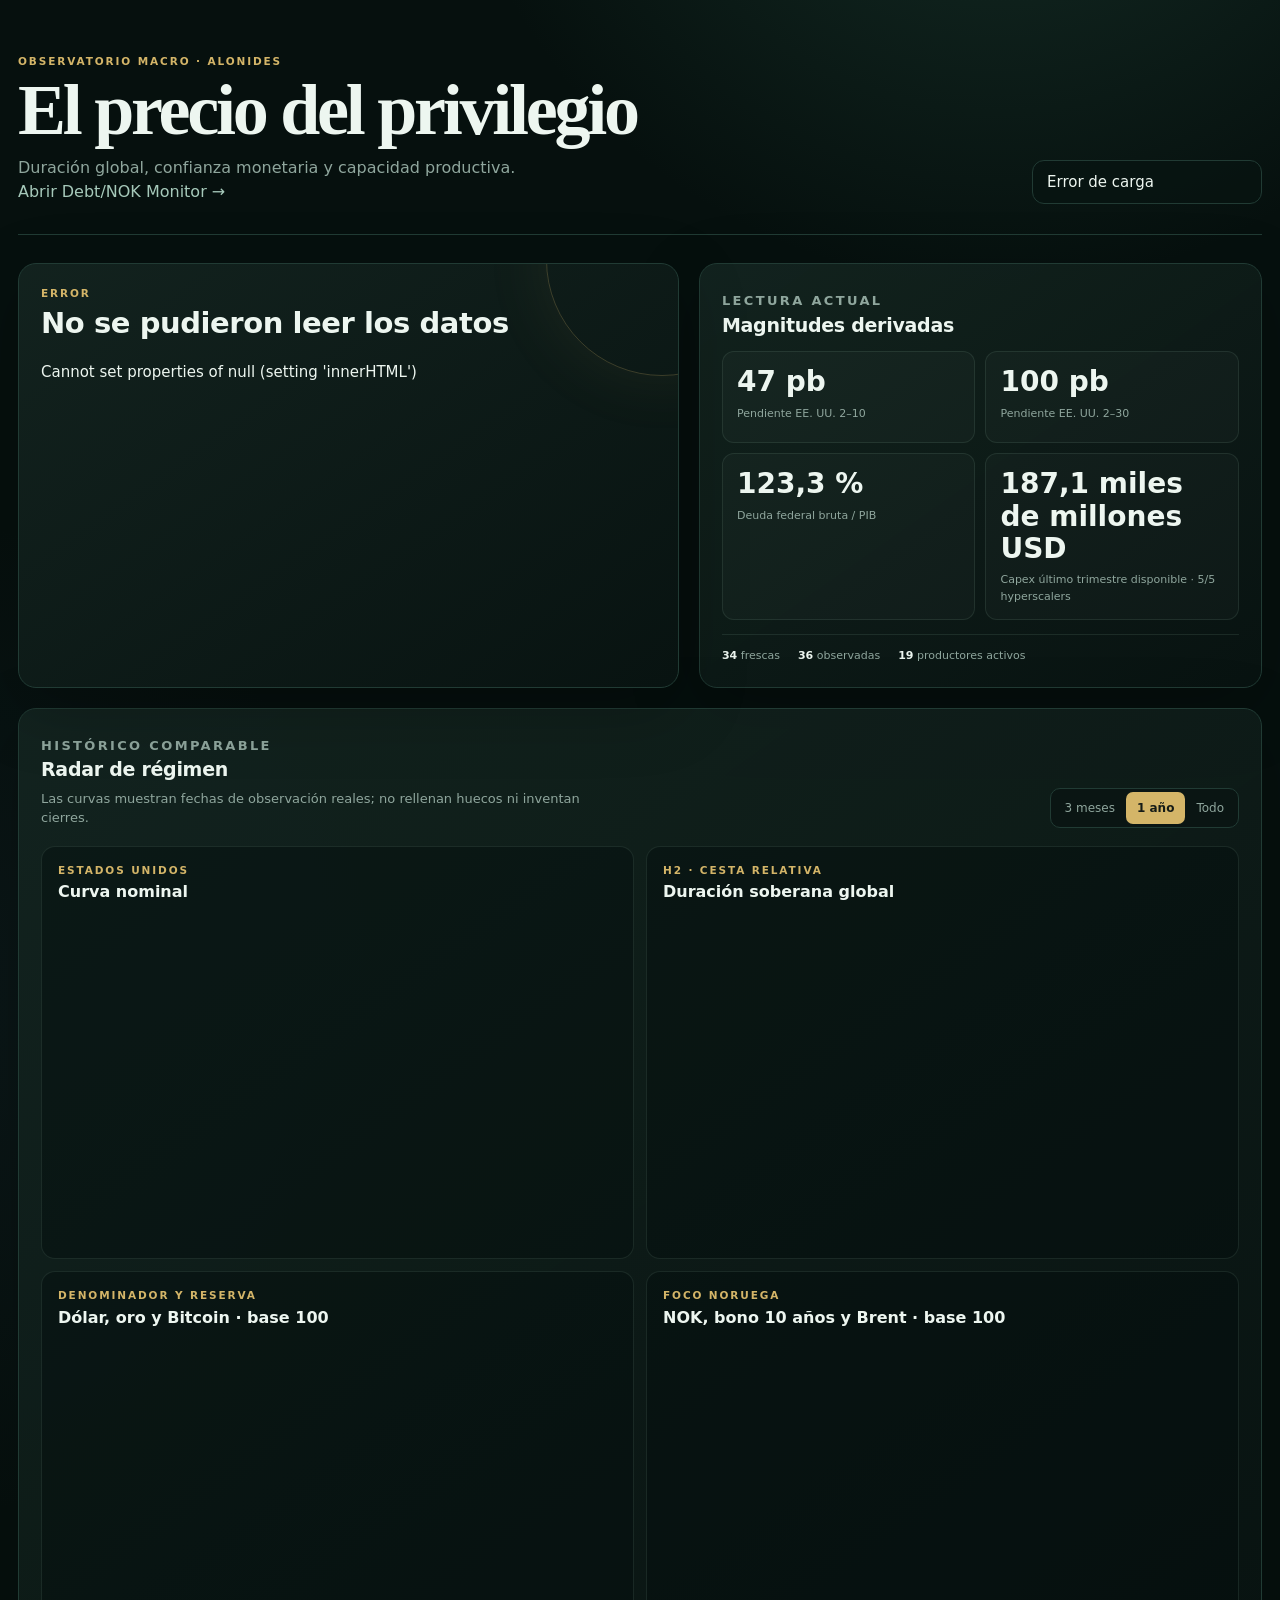
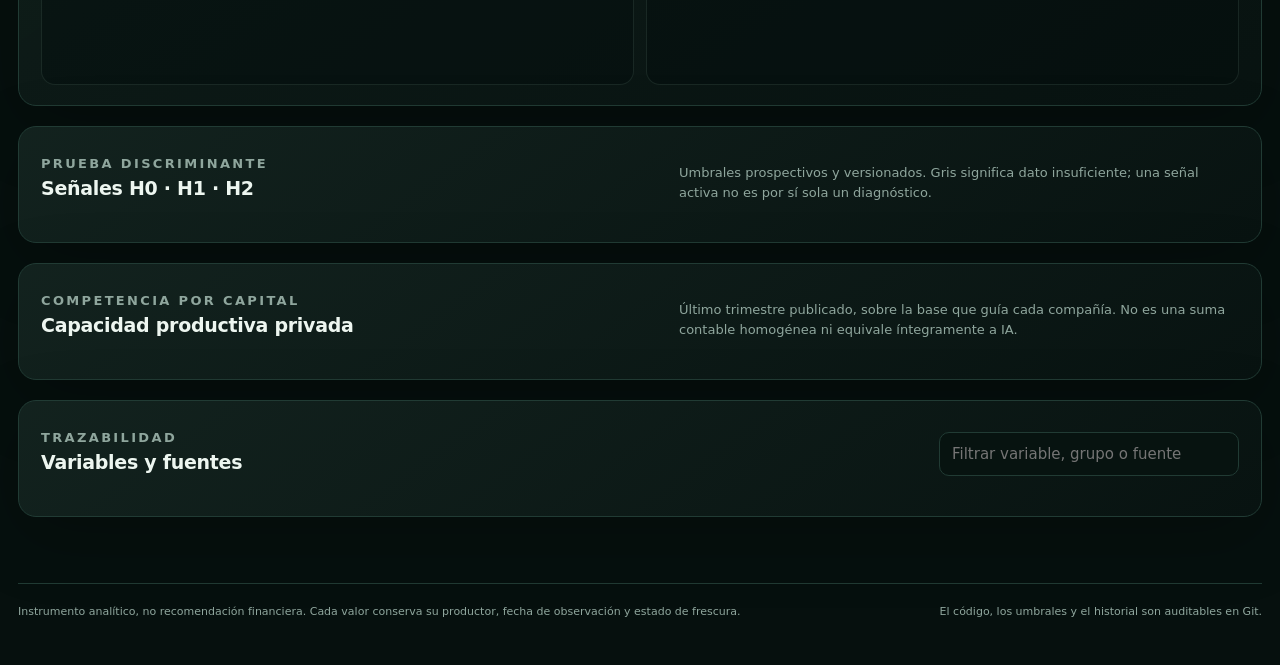
==== commit 85199d96: "feat: operational Debt/NOK v1 monitor, dashboard and agent" ====
--- a/index.html
+++ b/index.html
@@ -14,6 +14,7 @@
       <p class="eyebrow">OBSERVATORIO MACRO · ALONIDES</p>
       <h1>El precio del privilegio</h1>
       <p class="subtitle">Duración global, confianza monetaria y capacidad productiva.</p>
+      <p class="subtitle"><a href="debt-nok.html">Abrir Debt/NOK Monitor →</a></p>
     </div>
     <div id="health" class="health" aria-live="polite">Cargando datos…</div>
   </header>
@@ -28,17 +29,6 @@
         <div id="derived" class="metric-grid"></div>
         <div id="coverage" class="coverage"></div>
       </article>
-    </section>
-
-    <section class="card state-section">
-      <div class="section-head">
-        <div>
-          <p class="eyebrow">ESTADO ESTRUCTURAL · MOTOR INDEPENDIENTE</p>
-          <h2>Presiones lentas del sistema</h2>
-        </div>
-        <p>No produce una nota total ni altera H0/H1/H2. Cada dimensión conserva su unidad, cobertura y fecha.</p>
-      </div>
-      <div id="structural-state" class="state-grid"></div>
     </section>
 
     <section class="card charts-section">
@@ -67,13 +57,9 @@
           <div><p class="chart-kicker">DENOMINADOR Y RESERVA</p><h3>Dólar, oro y Bitcoin · base 100</h3></div>
           <div id="chart-reserve" class="chart" role="img" aria-label="Índices normalizados de dólar, oro y Bitcoin"></div>
         </article>
-        <article class="chart-card">
-          <div><p class="chart-kicker">NUMERARIO ORO</p><h3>Activos y promesas medidos en oro · base 100</h3></div>
-          <div id="chart-gold" class="chart" role="img" aria-label="S&amp;P 500, Bitcoin y deuda pública medidos en oro"></div>
-        </article>
         <article class="chart-card norway-card">
-          <div><p class="chart-kicker">FOCO NORUEGA</p><h3>NOK, oro local, bono 10 años y Brent · base 100</h3></div>
-          <div id="chart-norway" class="chart" role="img" aria-label="Índices normalizados de corona noruega, oro en coronas, bono y petróleo Brent"></div>
+          <div><p class="chart-kicker">FOCO NORUEGA</p><h3>NOK, bono 10 años y Brent · base 100</h3></div>
+          <div id="chart-norway" class="chart" role="img" aria-label="Índices normalizados de corona noruega, bono y petróleo Brent"></div>
         </article>
       </div>
     </section>
@@ -81,13 +67,7 @@
     <section class="card">
       <div class="section-head">
         <div><p class="eyebrow">PRUEBA DISCRIMINANTE</p><h2>Señales H0 · H1 · H2</h2></div>
-        <p>La triple señal abre investigación, no dicta H1. Cada hipótesis exige evidencia positiva; la ausencia de H1 no prueba H0.</p>
-      </div>
-      <div class="hypothesis-key" aria-label="Definiciones canónicas">
-        <div><strong>H0</strong><span>prima estadounidense de oferta y plazo</span></div>
-        <div><strong>H1</strong><span>pérdida específica de confianza institucional</span></div>
-        <div><strong>H2</strong><span>reprecio global de la duración</span></div>
-        <div><strong>MIXED</strong><span>choque global con componente estadounidense</span></div>
+        <p>Umbrales prospectivos y versionados. Gris significa dato insuficiente; una señal activa no es por sí sola un diagnóstico.</p>
       </div>
       <div id="signals" class="signals"></div>
     </section>
@@ -114,8 +94,8 @@
   </main>
 
   <footer class="shell">
-    <p>Instrumento analítico, no recomendación financiera. Ningún hueco se rellena con cero.</p>
-    <p id="methodology-foot">El código, los parámetros y el historial son auditables en Git.</p>
+    <p>Instrumento analítico, no recomendación financiera. Cada valor conserva su productor, fecha de observación y estado de frescura.</p>
+    <p>El código, los umbrales y el historial son auditables en Git.</p>
   </footer>
   <script src="web/app.js"></script>
 </body>
